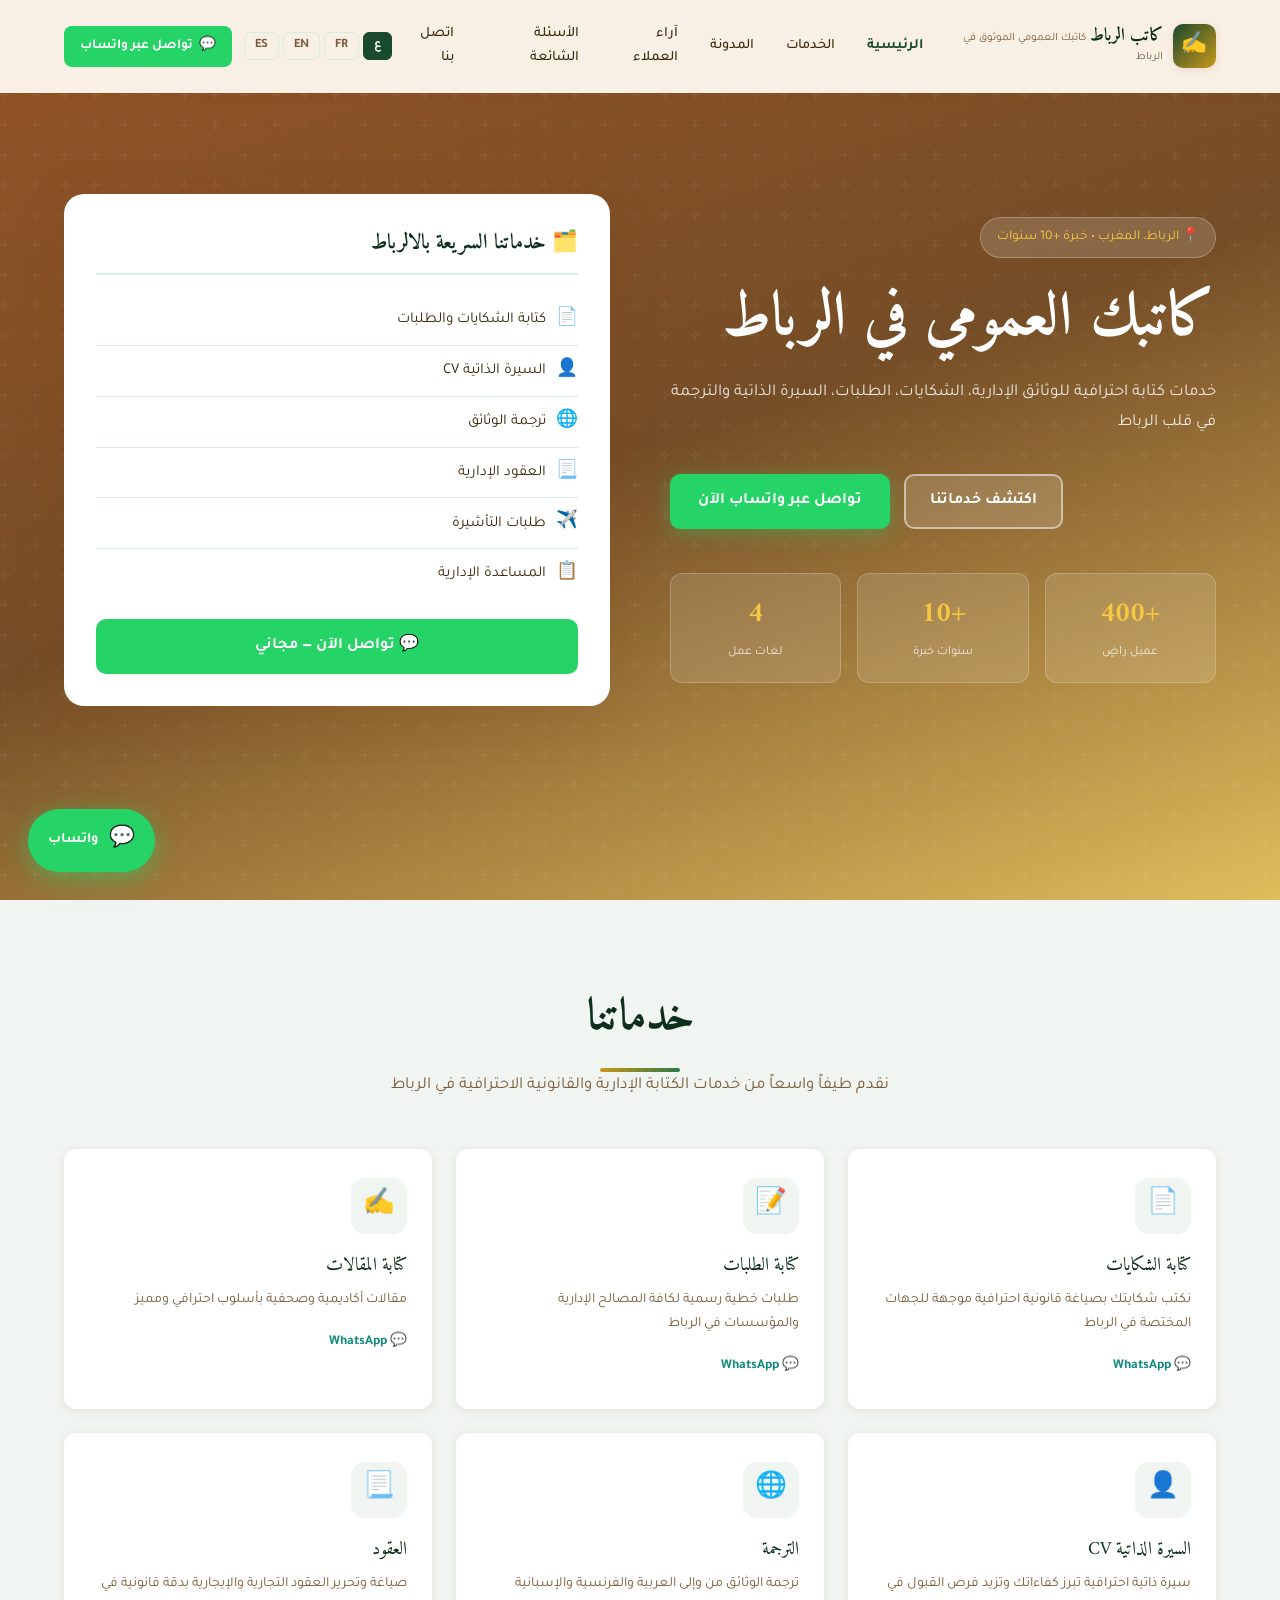
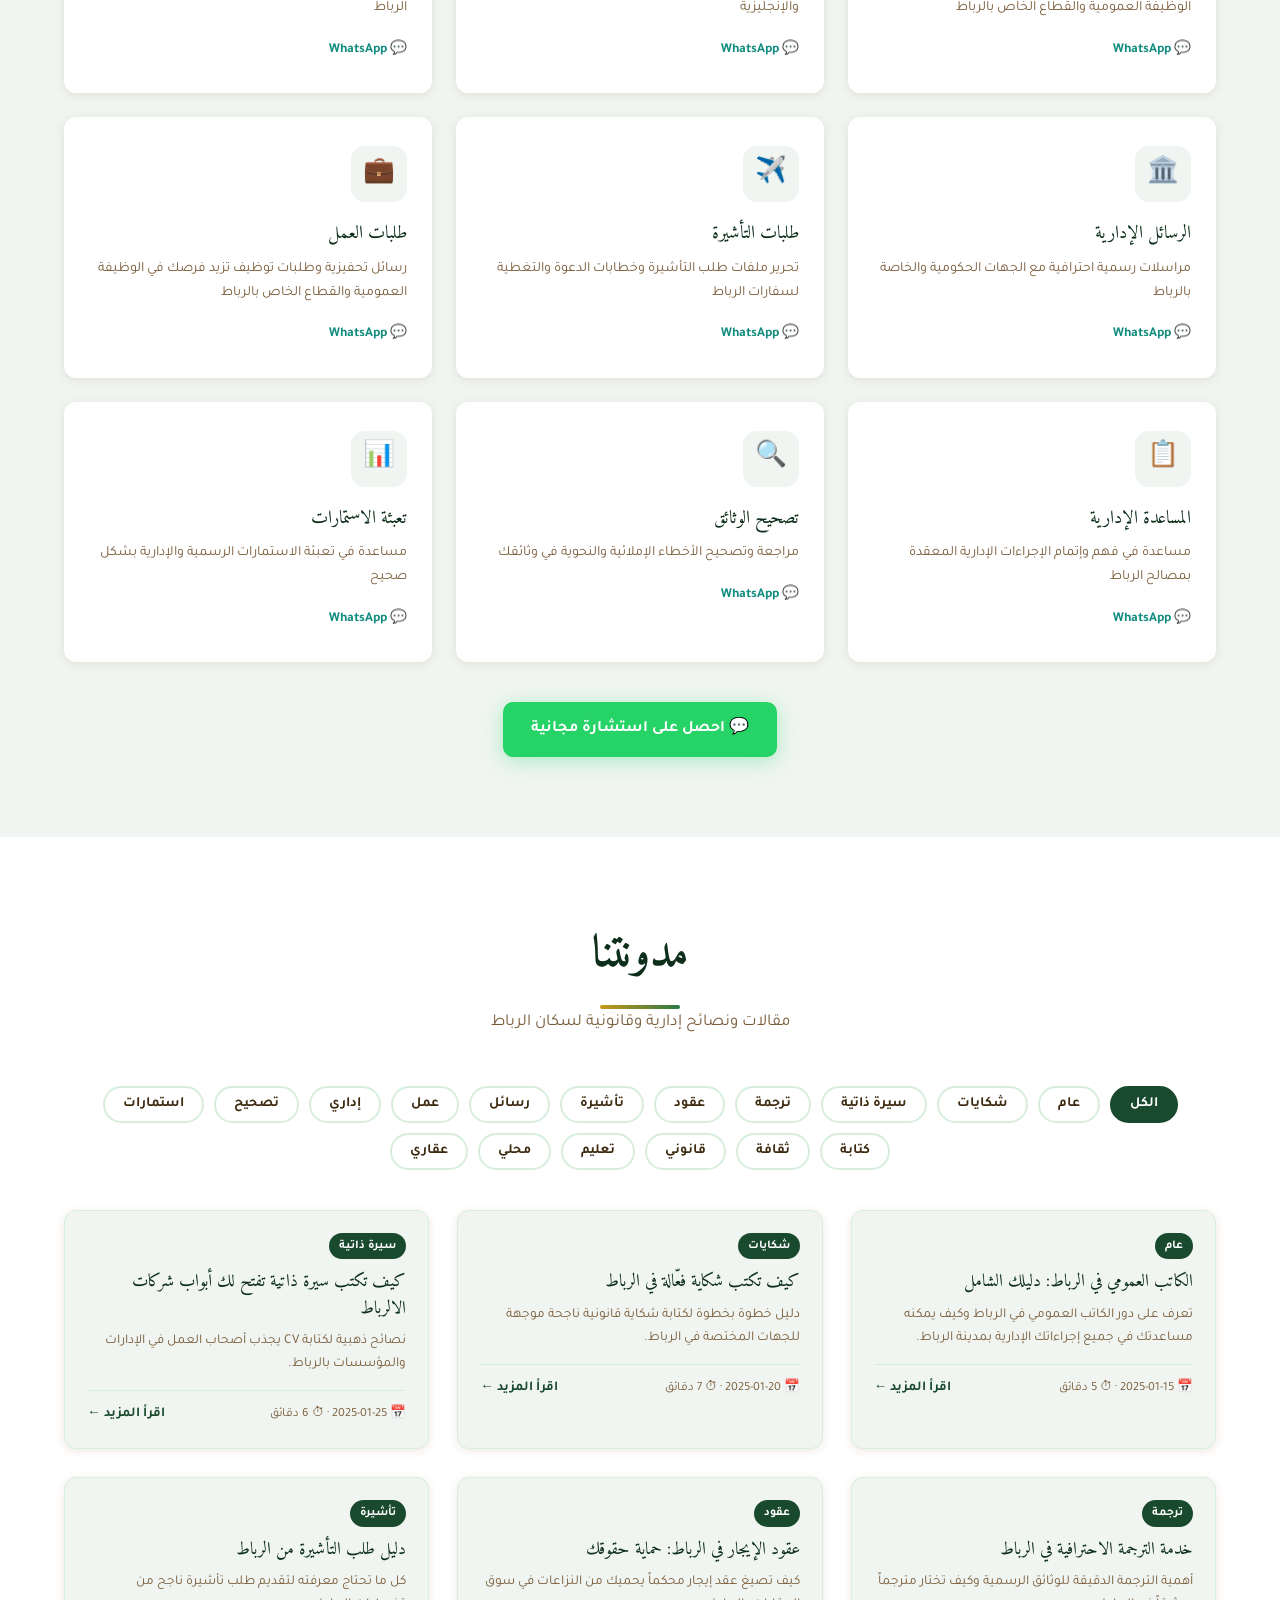
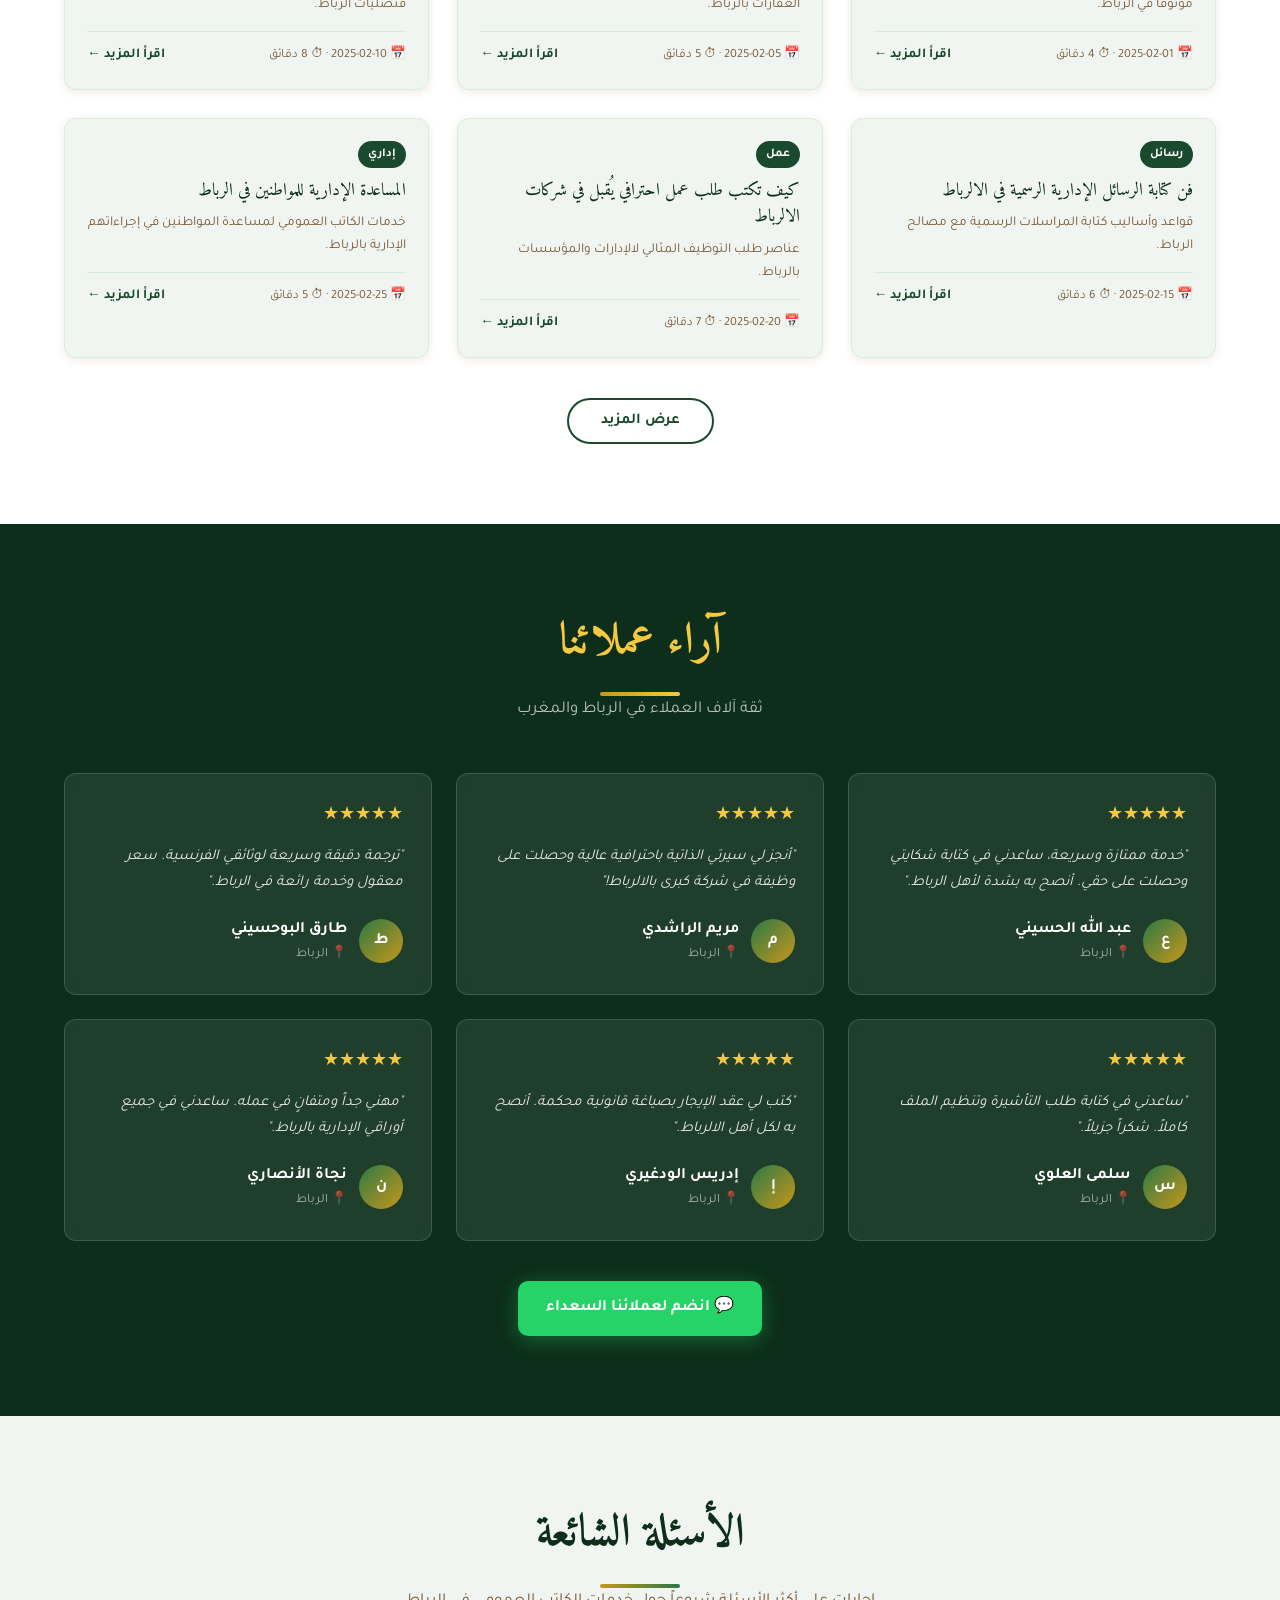
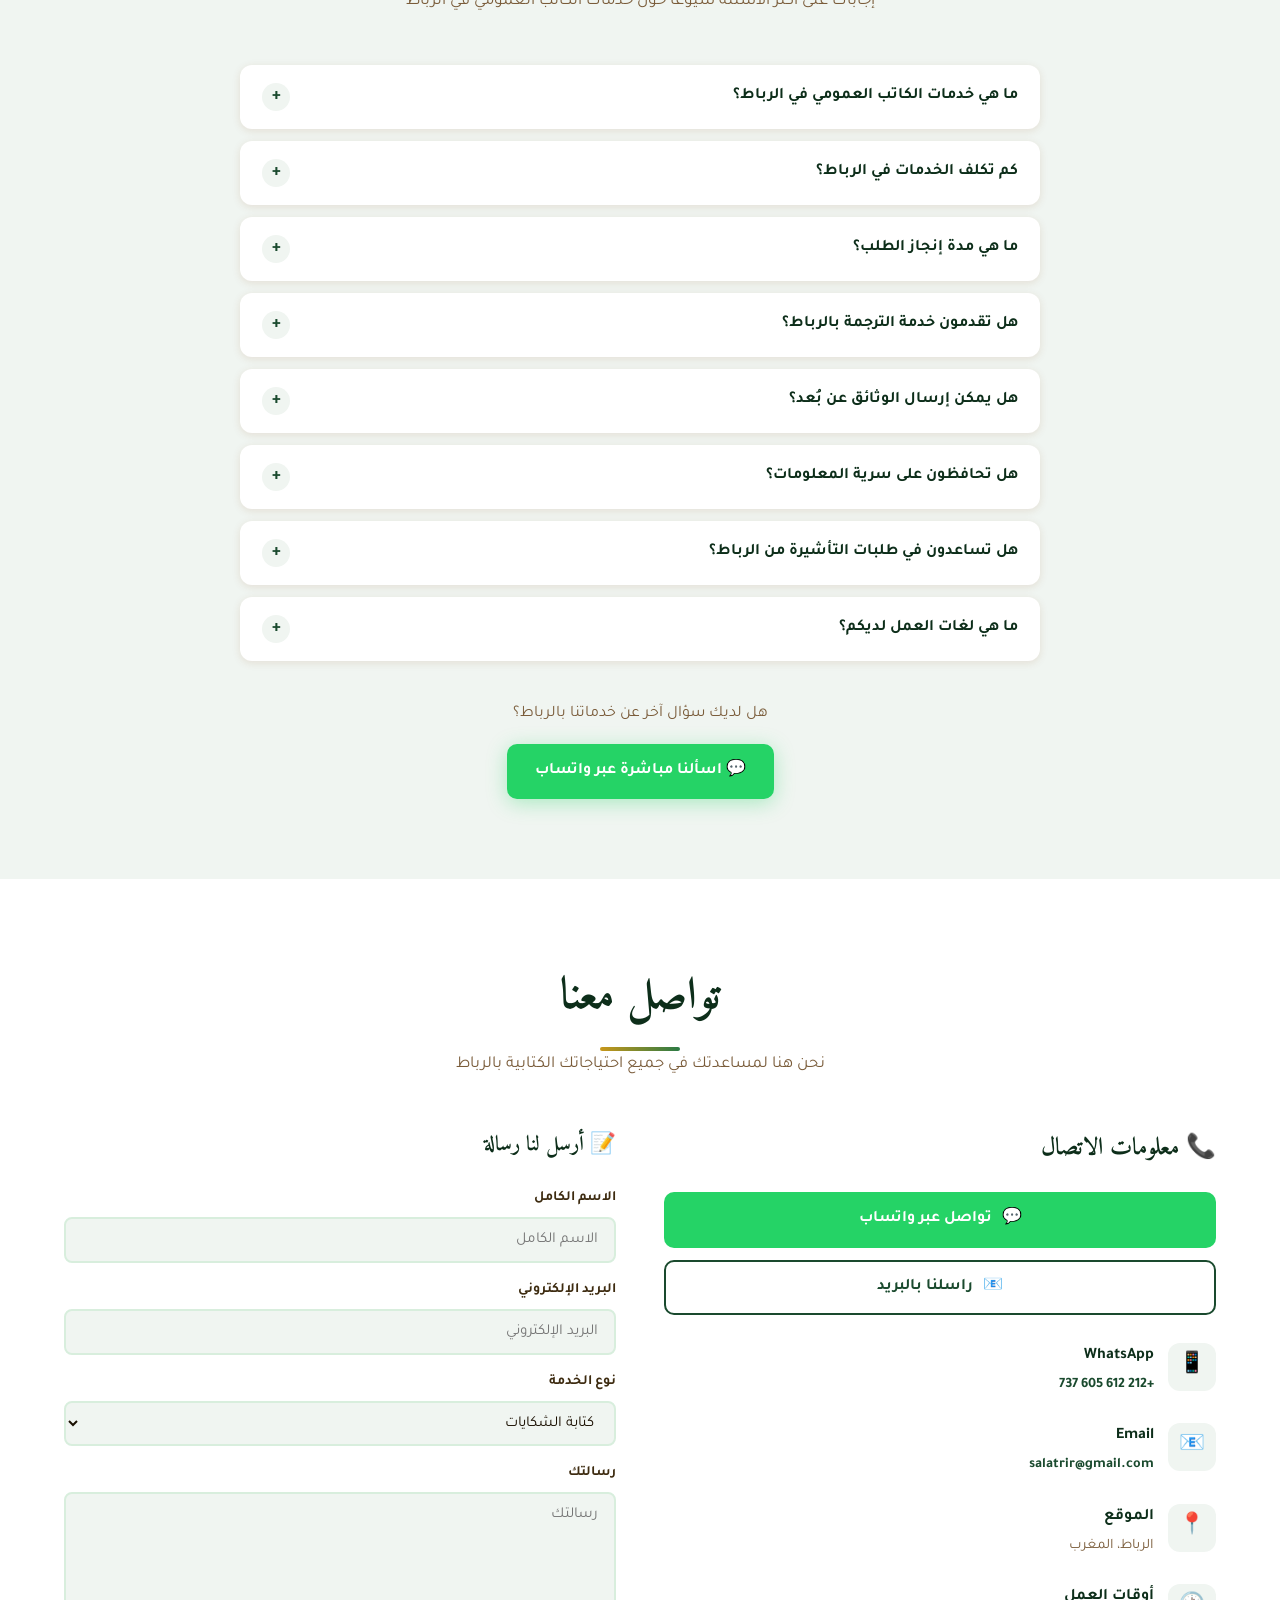
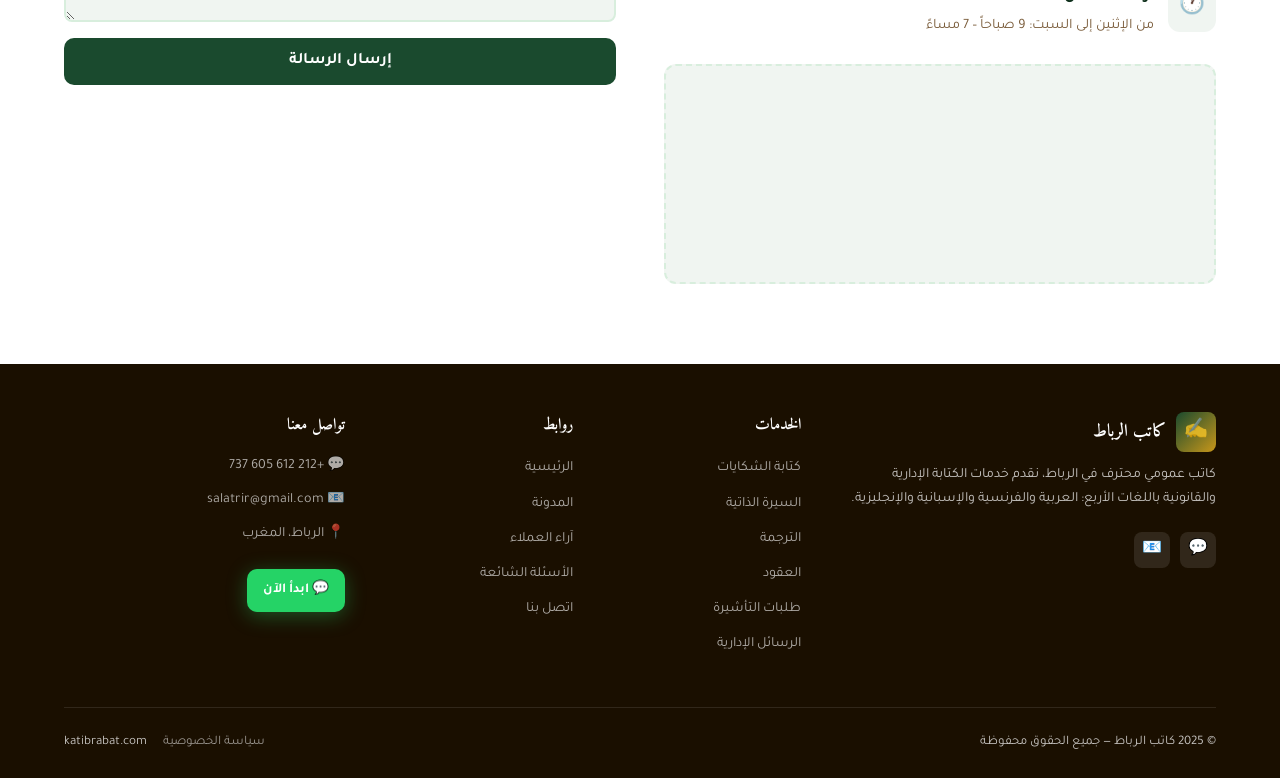
==== index.html @ 57be0428 "Add files via upload" ====
<!DOCTYPE html>
<html lang="ar" dir="rtl">
<head>
  <meta charset="UTF-8">
  <meta name="viewport" content="width=device-width, initial-scale=1.0">
  <title>كاتب عمومي الرباط | خدمات كتابة احترافية | KatibRabat</title>

  <!-- ══ PRIMARY SEO ══ -->
  <meta name="description" content="كاتب عمومي محترف في الرباط. خدمات كتابة الشكايات والطلبات والسيرة الذاتية والترجمة والعقود والرسائل الإدارية. تواصل عبر واتساب +212612605737">
  <meta name="keywords" content="كاتب عمومي الرباط, كاتب عمومي الرباط, كاتب عمومي قربي, خدمات الكتابة العمومية, كتابة الشكايات الرباط, CV احترافي الرباط, écrivain public Rabat, public writer Rabat, escritor público Rabat">
  <meta name="author" content="KatibRabat">
  <meta name="robots" content="index, follow">
  <meta name="googlebot" content="index, follow">
  <link rel="canonical" href="https://katibrabat.com/">

  <!-- ══ OPEN GRAPH ══ -->
  <meta property="og:type" content="website">
  <meta property="og:url" content="https://katibrabat.com/">
  <meta property="og:title" content="كاتب عمومي الرباط | katibrabat.com">
  <meta property="og:description" content="كاتب عمومي محترف في الرباط — شكايات، طلبات، سيرة ذاتية، ترجمة، عقود وخدمات إدارية احترافية">
  <meta property="og:image" content="https://katibrabat.com/og-image.jpg">
  <meta property="og:image:width" content="1200">
  <meta property="og:image:height" content="630">
  <meta property="og:locale" content="ar_MA">
  <meta property="og:locale:alternate" content="fr_MA">
  <meta property="og:locale:alternate" content="en_US">
  <meta property="og:locale:alternate" content="es_ES">
  <meta property="og:site_name" content="KatibRabat">

  <!-- ══ TWITTER CARD ══ -->
  <meta name="twitter:card" content="summary_large_image">
  <meta name="twitter:title" content="كاتب عمومي الرباط | KatibRabat">
  <meta name="twitter:description" content="خدمات كتابة إدارية احترافية في الرباط — تواصل عبر واتساب">
  <meta name="twitter:image" content="https://katibrabat.com/og-image.jpg">

  <!-- ══ PWA ══ -->
  <link rel="manifest" href="manifest.json">
  <meta name="theme-color" content="#1a4a2e">
  <meta name="mobile-web-app-capable" content="yes">
  <meta name="apple-mobile-web-app-capable" content="yes">
  <meta name="apple-mobile-web-app-status-bar-style" content="default">
  <meta name="apple-mobile-web-app-title" content="كاتب الرباط">

  <!-- ══ GEO LOCAL SEO ══ -->
  <meta name="geo.region" content="MA-07">
  <meta name="geo.placename" content="Rabat, Morocco">
  <meta name="geo.position" content="34.0209;-6.8416">
  <meta name="ICBM" content="34.0209, -6.8416">

  <!-- ══ SCHEMA.ORG ══ -->
  <script type="application/ld+json">
  {
    "@context": "https://schema.org",
    "@type": "LocalBusiness",
    "name": "KatibRabat — كاتب عمومي الرباط",
    "image": "https://katibrabat.com/og-image.jpg",
    "url": "https://katibrabat.com",
    "telephone": "+212612605737",
    "email": "salatrir@gmail.com",
    "address": {
      "@type": "PostalAddress",
      "addressLocality": "Rabat",
      "addressRegion": "Rabat-Settat",
      "addressCountry": "MA"
    },
    "geo": {
      "@type": "GeoCoordinates",
      "latitude": 34.0209,
      "longitude": -6.8416
    },
    "openingHoursSpecification": [
      { "@type": "OpeningHoursSpecification", "dayOfWeek": ["Monday","Tuesday","Wednesday","Thursday","Friday","Saturday"], "opens": "09:00", "closes": "19:00" }
    ],
    "description": "كاتب عمومي محترف في الرباط. نقدم خدمات الكتابة الإدارية والقانونية باللغات الأربع.",
    "priceRange": "$$",
    "contactPoint": {
      "@type": "ContactPoint",
      "telephone": "+212612605737",
      "contactType": "customer service",
      "availableLanguage": ["Arabic","French","English","Spanish"]
    },
    "sameAs": ["https://wa.me/212612605737"],
    "aggregateRating": {
      "@type": "AggregateRating",
      "ratingValue": "5.0",
      "reviewCount": "143",
      "bestRating": "5",
      "worstRating": "1"
    },
    "hasOfferCatalog": {
      "@type": "OfferCatalog",
      "name": "خدمات الكتابة العمومية بالرباط",
      "itemListElement": [
        {"@type":"Offer","itemOffered":{"@type":"Service","name":"كتابة الشكايات"}},
        {"@type":"Offer","itemOffered":{"@type":"Service","name":"السيرة الذاتية CV"}},
        {"@type":"Offer","itemOffered":{"@type":"Service","name":"الترجمة"}},
        {"@type":"Offer","itemOffered":{"@type":"Service","name":"العقود"}},
        {"@type":"Offer","itemOffered":{"@type":"Service","name":"طلبات التأشيرة"}},
        {"@type":"Offer","itemOffered":{"@type":"Service","name":"الرسائل الإدارية"}}
      ]
    }
  }
  </script>

  <link rel="stylesheet" href="style.css">
  <link rel="preconnect" href="https://fonts.googleapis.com">
  <link rel="preconnect" href="https://fonts.gstatic.com" crossorigin>
</head>
<body dir="rtl" data-lang="ar">

<!-- ══ NAVBAR ══ -->
<nav id="navbar" role="navigation" aria-label="Main navigation">
  <div class="nav-inner">
    <a href="#hero" class="nav-logo" aria-label="KatibRabat Home">
      <div class="nav-logo-icon">✍️</div>
      <div class="nav-logo-text">
        <span class="name" id="site-name-nav">كاتب الرباط</span>
        <span class="tagline" id="site-tagline-nav">كاتبك العمومي الموثوق</span>
      </div>
    </a>
    <ul class="nav-links" id="nav-links" role="list">
      <li><a href="#hero"         id="nav-home"         class="active">الرئيسية</a></li>
      <li><a href="#services"     id="nav-services">الخدمات</a></li>
      <li><a href="#blog"         id="nav-blog">المدونة</a></li>
      <li><a href="#testimonials" id="nav-testimonials">آراء العملاء</a></li>
      <li><a href="#faq"          id="nav-faq">الأسئلة</a></li>
      <li><a href="#contact"      id="nav-contact">اتصل بنا</a></li>
    </ul>
    <div class="nav-right">
      <div class="lang-switcher" role="group" aria-label="Language switcher">
        <button class="lang-btn active" data-lang="ar" onclick="applyLang('ar')">ع</button>
        <button class="lang-btn"        data-lang="fr" onclick="applyLang('fr')">FR</button>
        <button class="lang-btn"        data-lang="en" onclick="applyLang('en')">EN</button>
        <button class="lang-btn"        data-lang="es" onclick="applyLang('es')">ES</button>
      </div>
      <a id="nav-wa-btn" href="https://wa.me/212612605737?text=مرحبا" target="_blank" rel="noopener" class="nav-wa-btn">
        <span>💬</span><span id="nav-wa-text">واتساب</span>
      </a>
      <button class="hamburger" id="hamburger" aria-label="Toggle menu">
        <span></span><span></span><span></span>
      </button>
    </div>
  </div>
</nav>

<!-- ══ HERO ══ -->
<section id="hero" aria-label="Hero section">
  <div class="hero-bg" aria-hidden="true"></div>
  <div class="hero-pattern" aria-hidden="true"></div>
  <div class="hero-content">
    <div class="hero-text">
      <div class="hero-badge">📍 الرباط، المغرب • خبرة +10 سنوات</div>
      <h1 class="hero-title" id="hero-title">
        كاتبك العمومي في <span>الرباط</span>
      </h1>
      <p class="hero-subtitle" id="hero-subtitle">
        خدمات كتابة احترافية للوثائق الإدارية، الشكايات، الطلبات، السيرة الذاتية والترجمة في قلب الرباط
      </p>
      <div class="hero-ctas">
        <a id="hero-cta1" href="https://wa.me/212612605737?text=مرحبا، أريد الاستفسار عن خدماتكم في الرباط" target="_blank" rel="noopener" class="btn-wa">
          💬 تواصل عبر واتساب الآن
        </a>
        <button id="hero-cta2" class="btn-secondary" onclick="document.getElementById('services').scrollIntoView({behavior:'smooth'})">
          🔍 اكتشف خدماتنا
        </button>
      </div>
      <div class="hero-stats" aria-label="Statistics">
        <div class="stat-card">
          <span class="stat-number">+400</span>
          <span class="stat-label">عميل راضٍ</span>
        </div>
        <div class="stat-card">
          <span class="stat-number">+10</span>
          <span class="stat-label">سنوات خبرة</span>
        </div>
        <div class="stat-card">
          <span class="stat-number">4</span>
          <span class="stat-label">لغات عمل</span>
        </div>
      </div>
    </div>

    <aside class="hero-card" aria-label="Quick services">
      <h3>🗂️ خدماتنا السريعة بالالرباط</h3>
      <ul class="hero-service-list">
        <li><span class="icon">📄</span> كتابة الشكايات والطلبات</li>
        <li><span class="icon">👤</span> السيرة الذاتية CV</li>
        <li><span class="icon">🌐</span> ترجمة الوثائق</li>
        <li><span class="icon">📃</span> العقود الإدارية</li>
        <li><span class="icon">✈️</span> طلبات التأشيرة</li>
        <li><span class="icon">📋</span> المساعدة الإدارية</li>
      </ul>
      <a class="hero-card-wa" href="https://wa.me/212612605737?text=مرحبا، أريد الاستفسار عن خدماتكم في الرباط" target="_blank" rel="noopener">
        💬 تواصل الآن — مجاني
      </a>
    </aside>
  </div>
</section>

<!-- ══ SERVICES ══ -->
<section id="services" aria-labelledby="services-heading">
  <div class="container">
    <h2 class="section-title" id="services-title">خدماتنا</h2>
    <div class="section-divider" aria-hidden="true"></div>
    <p class="section-subtitle" id="services-subtitle">
      نقدم طيفاً واسعاً من خدمات الكتابة الإدارية والقانونية الاحترافية في الرباط
    </p>
    <div class="services-grid" id="services-grid" role="list"></div>
    <div style="text-align:center;margin-top:40px">
      <a href="https://wa.me/212612605737?text=مرحبا، أريد استشارة مجانية عن خدماتكم بالرباط" target="_blank" rel="noopener" class="btn-wa" style="display:inline-flex">
        💬 احصل على استشارة مجانية
      </a>
    </div>
  </div>
</section>

<!-- ══ BLOG ══ -->
<section id="blog" aria-labelledby="blog-heading">
  <div class="container">
    <h2 class="section-title" id="blog-section-title">مدونتنا</h2>
    <div class="section-divider" aria-hidden="true"></div>
    <p class="section-subtitle" id="blog-section-subtitle">
      مقالات ونصائح إدارية وقانونية لسكان الرباط
    </p>
    <div class="blog-filters" id="blog-filters" role="group"></div>
    <div class="blog-grid" id="blog-grid" role="list"></div>
    <button class="blog-show-more" id="blog-more-btn" style="display:none">عرض المزيد</button>
  </div>
</section>

<!-- ══ TESTIMONIALS ══ -->
<section id="testimonials" aria-labelledby="testimonials-heading">
  <div class="container">
    <h2 class="section-title" id="testimonials-title">آراء عملائنا</h2>
    <div class="section-divider" aria-hidden="true"></div>
    <p class="section-subtitle" id="testimonials-subtitle">ثقة آلاف العملاء في الرباط والمغرب</p>
    <div class="testimonials-grid" id="testimonials-grid" role="list"></div>
    <div style="text-align:center;margin-top:40px">
      <a href="https://wa.me/212612605737?text=مرحبا، أريد خدمة مثل عملائكم في الرباط" target="_blank" rel="noopener" class="btn-wa" style="display:inline-flex">
        💬 انضم لعملائنا السعداء
      </a>
    </div>
  </div>
</section>

<!-- ══ FAQ ══ -->
<section id="faq" aria-labelledby="faq-heading">
  <div class="container">
    <h2 class="section-title" id="faq-title">الأسئلة الشائعة</h2>
    <div class="section-divider" aria-hidden="true"></div>
    <p class="section-subtitle" id="faq-subtitle">إجابات على أكثر الأسئلة شيوعاً</p>
    <div class="faq-grid" id="faq-grid" role="list"></div>
    <div class="faq-wa-wrap">
      <p>هل لديك سؤال آخر عن خدماتنا بالرباط؟</p>
      <a href="https://wa.me/212612605737?text=لدي سؤال حول خدماتكم في الرباط" target="_blank" rel="noopener" class="btn-wa" style="display:inline-flex">
        💬 اسألنا مباشرة عبر واتساب
      </a>
    </div>
  </div>
</section>

<!-- ══ CONTACT ══ -->
<section id="contact" aria-labelledby="contact-heading">
  <div class="container">
    <h2 class="section-title" id="contact-title">تواصل معنا</h2>
    <div class="section-divider" aria-hidden="true"></div>
    <p class="section-subtitle" id="contact-subtitle">نحن هنا لمساعدتك في الرباط</p>
    <div class="contact-grid">
      <div class="contact-info">
        <h3>📞 معلومات الاتصال</h3>
        <div class="contact-btns">
          <a id="contact-wa-btn-link" href="https://wa.me/212612605737?text=مرحبا" target="_blank" rel="noopener" class="btn-contact-wa">
            💬 <span id="contact-wa-btn">تواصل عبر واتساب</span>
          </a>
          <a href="mailto:salatrir@gmail.com" class="btn-contact-email">
            📧 <span id="contact-email-btn">راسلنا بالبريد</span>
          </a>
        </div>
        <div class="contact-item">
          <div class="contact-item-icon">📱</div>
          <div class="contact-item-text">
            <strong>WhatsApp</strong>
            <span><a href="https://wa.me/212612605737" target="_blank" rel="noopener">+212 612 605 737</a></span>
          </div>
        </div>
        <div class="contact-item">
          <div class="contact-item-icon">📧</div>
          <div class="contact-item-text">
            <strong>Email</strong>
            <span><a href="mailto:salatrir@gmail.com">salatrir@gmail.com</a></span>
          </div>
        </div>
        <div class="contact-item">
          <div class="contact-item-icon">📍</div>
          <div class="contact-item-text">
            <strong>الموقع</strong>
            <span id="contact-address">الرباط، المغرب</span>
          </div>
        </div>
        <div class="contact-item">
          <div class="contact-item-icon">🕐</div>
          <div class="contact-item-text">
            <strong>أوقات العمل</strong>
            <span id="contact-hours">من الإثنين إلى السبت: 9 صباحاً – 7 مساءً</span>
          </div>
        </div>
        <div class="map-placeholder" aria-label="Rabat Map">
          <iframe
            src="https://www.google.com/maps/embed?pb=!1m18!1m12!1m3!1d106542.35!2d-7.6573!3d34.0209!2m3!1f0!2f0!3f0!3m2!1i1024!2i768!4f13.1!3m3!1m2!1s0xda7cd4778aa113b%3A0xb06c1d84f310fd3!2sRabat!5e0!3m2!1sen!2sma!4v1"
            width="100%" height="220" style="border:0;" allowfullscreen="" loading="lazy"
            referrerpolicy="no-referrer-when-downgrade" title="Rabat Map"></iframe>
        </div>
      </div>

      <div>
        <h3 style="font-family:'Amiri',serif;font-size:1.3rem;color:var(--primary-dark);margin-bottom:24px">
          📝 أرسل لنا رسالة
        </h3>
        <form id="contact-form" class="contact-form" novalidate>
          <div class="form-group">
            <label class="form-label" id="form-name-label" for="form-name-input">الاسم الكامل</label>
            <input type="text" id="form-name-input" class="form-input" placeholder="الاسم الكامل" required>
          </div>
          <div class="form-group">
            <label class="form-label" id="form-email-label" for="form-email-input">البريد الإلكتروني</label>
            <input type="email" id="form-email-input" class="form-input" placeholder="example@email.com">
          </div>
          <div class="form-group">
            <label class="form-label" id="form-service-label" for="form-service-select">نوع الخدمة</label>
            <select id="form-service-select" class="form-select">
              <option value="شكاية">كتابة الشكايات</option>
              <option value="طلب">كتابة الطلبات</option>
              <option value="CV">السيرة الذاتية</option>
              <option value="ترجمة">الترجمة</option>
              <option value="عقد">العقود</option>
              <option value="تأشيرة">طلب التأشيرة</option>
              <option value="إداري">المساعدة الإدارية</option>
              <option value="أخرى">أخرى</option>
            </select>
          </div>
          <div class="form-group">
            <label class="form-label" id="form-msg-label" for="form-msg-input">رسالتك</label>
            <textarea id="form-msg-input" class="form-textarea" placeholder="اشرح طلبك هنا..." required></textarea>
          </div>
          <button type="submit" id="form-submit-btn" class="form-submit">
            💬 إرسال عبر واتساب
          </button>
        </form>
      </div>
    </div>
  </div>
</section>

<!-- ══ FOOTER ══ -->
<footer role="contentinfo">
  <div class="container">
    <div class="footer-grid">
      <div class="footer-brand">
        <div style="display:flex;align-items:center;gap:10px;margin-bottom:8px">
          <div style="width:40px;height:40px;background:linear-gradient(135deg,var(--primary),var(--gold));border-radius:8px;display:flex;align-items:center;justify-content:center;font-size:1.2rem">✍️</div>
          <span style="font-family:'Amiri',serif;color:white;font-size:1.1rem;font-weight:700">كاتب الرباط</span>
        </div>
        <p>كاتب عمومي محترف في الرباط، نقدم خدمات الكتابة الإدارية والقانونية باللغات الأربع: العربية والفرنسية والإسبانية والإنجليزية.</p>
        <div class="footer-social">
          <a href="https://wa.me/212612605737" target="_blank" rel="noopener" aria-label="WhatsApp">💬</a>
          <a href="mailto:salatrir@gmail.com" aria-label="Email">📧</a>
        </div>
      </div>
      <div class="footer-col">
        <h4>الخدمات</h4>
        <ul class="footer-links">
          <li><a href="#services">كتابة الشكايات</a></li>
          <li><a href="#services">السيرة الذاتية</a></li>
          <li><a href="#services">الترجمة</a></li>
          <li><a href="#services">العقود</a></li>
          <li><a href="#services">طلبات التأشيرة</a></li>
          <li><a href="#services">الرسائل الإدارية</a></li>
        </ul>
      </div>
      <div class="footer-col">
        <h4>روابط</h4>
        <ul class="footer-links">
          <li><a href="#hero">الرئيسية</a></li>
          <li><a href="#blog">المدونة</a></li>
          <li><a href="#testimonials">آراء العملاء</a></li>
          <li><a href="#faq">الأسئلة الشائعة</a></li>
          <li><a href="#contact">اتصل بنا</a></li>
        </ul>
      </div>
      <div class="footer-col">
        <h4>تواصل معنا</h4>
        <a href="https://wa.me/212612605737" target="_blank" rel="noopener" class="footer-contact-item">💬 +212 612 605 737</a>
        <a href="mailto:salatrir@gmail.com" class="footer-contact-item">📧 salatrir@gmail.com</a>
        <a href="#contact" class="footer-contact-item">📍 الرباط، المغرب</a>
        <a href="https://wa.me/212612605737?text=مرحبا" target="_blank" rel="noopener" class="btn-wa" style="display:inline-flex;margin-top:12px;font-size:0.85rem;padding:10px 16px">
          💬 ابدأ الآن
        </a>
      </div>
    </div>
    <div class="footer-bottom">
      <span id="footer-rights">© 2025 كاتب الرباط — جميع الحقوق محفوظة</span>
      <div style="display:flex;gap:16px">
        <a href="#" id="footer-privacy">سياسة الخصوصية</a>
        <span>katibrabat.com</span>
      </div>
    </div>
  </div>
</footer>

<!-- ══ FLOATING WHATSAPP ══ -->
<div id="float-wa" role="complementary" aria-label="WhatsApp contact">
  <a id="float-wa-link" href="https://wa.me/212612605737?text=مرحبا" target="_blank" rel="noopener">
    <span class="wa-icon">💬</span>
    <span id="float-wa-text">واتساب</span>
  </a>
</div>

<button id="back-top" aria-label="Back to top">↑</button>

<script src="translations.js"></script>
<script src="app.js"></script>
</body>
</html>
---- style.css ----
/* ===================================================
   KatibMarrakech.com — Professional Stylesheet
   Arabic-first, RTL/LTR, Responsive
   =================================================== */

@import url('https://fonts.googleapis.com/css2?family=Amiri:ital,wght@0,400;0,700;1,400&family=Tajawal:wght@300;400;500;700;800&family=Playfair+Display:wght@400;700&family=Lato:wght@300;400;700&display=swap');

:root {
  --primary:      #1a4a2e;
  --primary-dark: #0d2e1a;
  --primary-light:#2a7a45;
  --gold:         #c8971a;
  --gold-light:   #f5c842;
  --cream:        #f0f5f1;
  --cream-dark:   #d8eedd;
  --text-dark:    #1A0F00;
  --text-mid:     #3D2B10;
  --text-light:   #7A5C3A;
  --white:        #FFFFFF;
  --shadow-sm:    0 2px 8px rgba(139,69,19,0.12);
  --shadow-md:    0 6px 24px rgba(139,69,19,0.16);
  --shadow-lg:    0 12px 48px rgba(139,69,19,0.20);
  --radius:       12px;
  --radius-lg:    20px;
  --wa-green:     #25D366;
  --wa-dark:      #128C7E;
  --transition:   all 0.3s cubic-bezier(0.4,0,0.2,1);
}

*, *::before, *::after { box-sizing: border-box; margin: 0; padding: 0; }

html { scroll-behavior: smooth; font-size: 16px; }

body {
  font-family: 'Tajawal', 'Lato', sans-serif;
  background: var(--cream);
  color: var(--text-dark);
  line-height: 1.7;
  overflow-x: hidden;
}

body[dir="rtl"] { font-family: 'Tajawal', sans-serif; }
body[dir="ltr"] { font-family: 'Lato', 'Tajawal', sans-serif; }

/* ── SCROLLBAR ── */
::-webkit-scrollbar { width: 6px; }
::-webkit-scrollbar-track { background: var(--cream); }
::-webkit-scrollbar-thumb { background: var(--primary-light); border-radius: 3px; }

/* ── UTILITIES ── */
.container { max-width: 1200px; margin: 0 auto; padding: 0 24px; }
.section-title {
  font-family: 'Amiri', serif;
  font-size: clamp(1.8rem, 4vw, 2.8rem);
  color: var(--primary-dark);
  text-align: center;
  margin-bottom: 12px;
}
.section-subtitle {
  text-align: center;
  color: var(--text-light);
  font-size: 1.05rem;
  margin-bottom: 48px;
  max-width: 640px;
  margin-left: auto;
  margin-right: auto;
}
.section-divider {
  width: 80px; height: 4px;
  background: linear-gradient(90deg, var(--gold), var(--primary-light));
  border-radius: 2px;
  margin: 12px auto 0;
}
.hidden { display: none !important; }
.sr-only { position: absolute; width: 1px; height: 1px; overflow: hidden; clip: rect(0,0,0,0); }

/* ── NAVBAR ── */
#navbar {
  position: fixed; top: 0; left: 0; right: 0;
  background: rgba(253,246,236,0.97);
  backdrop-filter: blur(12px);
  box-shadow: var(--shadow-sm);
  z-index: 1000;
  transition: var(--transition);
}
#navbar.scrolled { box-shadow: var(--shadow-md); }

.nav-inner {
  display: flex;
  align-items: center;
  justify-content: space-between;
  padding: 14px 24px;
  max-width: 1200px;
  margin: 0 auto;
}

.nav-logo {
  display: flex; align-items: center; gap: 10px;
  text-decoration: none;
}
.nav-logo-icon {
  width: 44px; height: 44px;
  background: linear-gradient(135deg, var(--primary), var(--gold));
  border-radius: 10px;
  display: flex; align-items: center; justify-content: center;
  font-size: 1.3rem; color: white;
  box-shadow: var(--shadow-sm);
}
.nav-logo-text { line-height: 1.2; }
.nav-logo-text .name {
  font-family: 'Amiri', serif;
  font-size: 1.1rem; font-weight: 700;
  color: var(--primary-dark);
}
.nav-logo-text .tagline {
  font-size: 0.7rem; color: var(--text-light);
}

.nav-links {
  display: flex; align-items: center; gap: 4px;
  list-style: none;
}
.nav-links a {
  display: block;
  padding: 8px 14px;
  text-decoration: none;
  color: var(--text-mid);
  font-weight: 500;
  font-size: 0.9rem;
  border-radius: 8px;
  transition: var(--transition);
}
.nav-links a:hover { background: var(--cream-dark); color: var(--primary); }
.nav-links a.active { color: var(--primary); font-weight: 700; }

.nav-right {
  display: flex; align-items: center; gap: 12px;
}

/* Language Switcher */
.lang-switcher {
  display: flex; gap: 4px;
}
.lang-btn {
  border: 1px solid var(--cream-dark);
  background: transparent;
  color: var(--text-light);
  padding: 5px 10px;
  border-radius: 6px;
  font-size: 0.8rem;
  cursor: pointer;
  font-weight: 600;
  transition: var(--transition);
  font-family: inherit;
}
.lang-btn:hover { background: var(--cream-dark); color: var(--primary); }
.lang-btn.active {
  background: var(--primary);
  color: white;
  border-color: var(--primary);
}

.nav-wa-btn {
  display: flex; align-items: center; gap: 6px;
  background: var(--wa-green);
  color: white;
  padding: 9px 16px;
  border-radius: 8px;
  text-decoration: none;
  font-weight: 700;
  font-size: 0.85rem;
  transition: var(--transition);
  white-space: nowrap;
}
.nav-wa-btn:hover { background: var(--wa-dark); transform: translateY(-1px); }

.hamburger {
  display: none;
  flex-direction: column; gap: 5px;
  cursor: pointer; padding: 4px;
  background: none; border: none;
}
.hamburger span {
  display: block; width: 24px; height: 2px;
  background: var(--primary-dark);
  border-radius: 2px;
  transition: var(--transition);
}

/* ── HERO ── */
#hero {
  min-height: 100vh;
  display: flex; align-items: center;
  position: relative;
  overflow: hidden;
  padding-top: 80px;
}

.hero-bg {
  position: absolute; inset: 0;
  background:
    linear-gradient(160deg, rgba(139,69,19,0.92) 0%, rgba(92,46,0,0.85) 50%, rgba(212,160,23,0.7) 100%),
    url('https://images.unsplash.com/photo-1577495508048-b635879837f1?w=1600&q=80') center/cover no-repeat;
  z-index: 0;
}
.hero-pattern {
  position: absolute; inset: 0;
  background-image: url("data:image/svg+xml,%3Csvg width='60' height='60' viewBox='0 0 60 60' xmlns='http://www.w3.org/2000/svg'%3E%3Cg fill='none' fill-rule='evenodd'%3E%3Cg fill='%23ffffff' fill-opacity='0.04'%3E%3Cpath d='M36 34v-4h-2v4h-4v2h4v4h2v-4h4v-2h-4zm0-30V0h-2v4h-4v2h4v4h2V6h4V4h-4zM6 34v-4H4v4H0v2h4v4h2v-4h4v-2H6zM6 4V0H4v4H0v2h4v4h2V6h4V4H6z'/%3E%3C/g%3E%3C/g%3E%3C/svg%3E");
  z-index: 1;
}

.hero-content {
  position: relative; z-index: 2;
  max-width: 1200px; margin: 0 auto; padding: 60px 24px;
  display: grid;
  grid-template-columns: 1fr 1fr;
  gap: 60px;
  align-items: center;
  width: 100%;
}

.hero-text { color: white; }
.hero-badge {
  display: inline-flex; align-items: center; gap: 8px;
  background: rgba(255,255,255,0.15);
  backdrop-filter: blur(8px);
  border: 1px solid rgba(255,255,255,0.25);
  padding: 8px 16px;
  border-radius: 30px;
  font-size: 0.85rem;
  margin-bottom: 24px;
  color: var(--gold-light);
}
.hero-title {
  font-family: 'Amiri', serif;
  font-size: clamp(2.2rem, 5vw, 3.8rem);
  line-height: 1.25;
  margin-bottom: 20px;
  color: white;
}
.hero-title span { color: var(--gold-light); }
.hero-subtitle {
  font-size: 1.05rem;
  color: rgba(255,255,255,0.85);
  margin-bottom: 36px;
  line-height: 1.8;
}
.hero-ctas {
  display: flex; flex-wrap: wrap; gap: 14px;
}
.btn-wa {
  display: inline-flex; align-items: center; gap: 10px;
  background: var(--wa-green);
  color: white; padding: 14px 28px;
  border-radius: 10px;
  text-decoration: none; font-weight: 700;
  font-size: 1rem;
  box-shadow: 0 4px 20px rgba(37,211,102,0.35);
  transition: var(--transition);
}
.btn-wa:hover { background: var(--wa-dark); transform: translateY(-2px); box-shadow: 0 8px 28px rgba(37,211,102,0.45); }
.btn-secondary {
  display: inline-flex; align-items: center; gap: 8px;
  background: rgba(255,255,255,0.15);
  backdrop-filter: blur(8px);
  border: 2px solid rgba(255,255,255,0.5);
  color: white; padding: 12px 24px;
  border-radius: 10px;
  text-decoration: none; font-weight: 600;
  font-size: 1rem;
  transition: var(--transition);
  cursor: pointer;
  font-family: inherit;
}
.btn-secondary:hover { background: rgba(255,255,255,0.25); }

.hero-stats {
  display: grid; grid-template-columns: repeat(3,1fr);
  gap: 16px; margin-top: 44px;
}
.stat-card {
  background: rgba(255,255,255,0.12);
  backdrop-filter: blur(8px);
  border: 1px solid rgba(255,255,255,0.2);
  padding: 16px 12px;
  border-radius: 12px;
  text-align: center;
}
.stat-number {
  font-family: 'Amiri', serif;
  font-size: 1.8rem; font-weight: 700;
  color: var(--gold-light);
  display: block;
}
.stat-label { font-size: 0.78rem; color: rgba(255,255,255,0.8); margin-top: 2px; }

.hero-card {
  background: white;
  border-radius: var(--radius-lg);
  padding: 32px;
  box-shadow: var(--shadow-lg);
}
.hero-card h3 {
  font-family: 'Amiri', serif;
  font-size: 1.3rem;
  color: var(--primary-dark);
  margin-bottom: 20px;
  padding-bottom: 12px;
  border-bottom: 2px solid var(--cream-dark);
}
.hero-service-list { list-style: none; }
.hero-service-list li {
  display: flex; align-items: center; gap: 10px;
  padding: 10px 0;
  border-bottom: 1px solid var(--cream-dark);
  font-size: 0.95rem;
  color: var(--text-mid);
}
.hero-service-list li:last-child { border-bottom: none; }
.hero-service-list li .icon { font-size: 1.1rem; flex-shrink: 0; }
.hero-card-wa {
  display: flex; align-items: center; justify-content: center; gap: 8px;
  width: 100%;
  background: var(--wa-green);
  color: white; padding: 14px;
  border-radius: 10px;
  text-decoration: none; font-weight: 700;
  font-size: 1rem;
  margin-top: 20px;
  transition: var(--transition);
}
.hero-card-wa:hover { background: var(--wa-dark); }

/* ── SECTIONS SHARED ── */
section { padding: 80px 0; }
section:nth-child(even) { background: white; }

/* ── SERVICES ── */
#services { background: var(--cream); }
.services-grid {
  display: grid;
  grid-template-columns: repeat(auto-fill, minmax(280px, 1fr));
  gap: 24px;
}
.service-card {
  background: white;
  border-radius: var(--radius);
  padding: 28px 24px;
  box-shadow: var(--shadow-sm);
  border: 1px solid transparent;
  transition: var(--transition);
  position: relative;
  overflow: hidden;
}
.service-card::before {
  content: '';
  position: absolute; top: 0; left: 0; right: 0; height: 4px;
  background: linear-gradient(90deg, var(--primary), var(--gold));
  transform: scaleX(0);
  transition: var(--transition);
}
.service-card:hover { transform: translateY(-6px); box-shadow: var(--shadow-md); border-color: var(--cream-dark); }
.service-card:hover::before { transform: scaleX(1); }
.service-icon {
  width: 56px; height: 56px;
  background: var(--cream);
  border-radius: 14px;
  display: flex; align-items: center; justify-content: center;
  font-size: 1.6rem;
  margin-bottom: 16px;
}
.service-title {
  font-family: 'Amiri', serif;
  font-size: 1.15rem;
  color: var(--primary-dark);
  margin-bottom: 8px;
}
.service-desc {
  font-size: 0.88rem;
  color: var(--text-light);
  line-height: 1.7;
  margin-bottom: 16px;
}
.service-wa {
  display: inline-flex; align-items: center; gap: 6px;
  color: var(--wa-dark);
  font-size: 0.85rem; font-weight: 700;
  text-decoration: none;
  transition: var(--transition);
}
.service-wa:hover { color: var(--wa-green); }

/* ── BLOG ── */
#blog { background: white; }
.blog-filters {
  display: flex; flex-wrap: wrap; gap: 10px;
  justify-content: center; margin-bottom: 40px;
}
.filter-btn {
  padding: 8px 18px;
  border: 2px solid var(--cream-dark);
  background: transparent;
  color: var(--text-mid);
  border-radius: 30px;
  font-size: 0.88rem; font-weight: 600;
  cursor: pointer;
  transition: var(--transition);
  font-family: inherit;
}
.filter-btn:hover,
.filter-btn.active {
  background: var(--primary);
  border-color: var(--primary);
  color: white;
}

.blog-grid {
  display: grid;
  grid-template-columns: repeat(auto-fill, minmax(320px, 1fr));
  gap: 28px;
}
.blog-card {
  background: var(--cream);
  border-radius: var(--radius);
  overflow: hidden;
  box-shadow: var(--shadow-sm);
  transition: var(--transition);
  border: 1px solid var(--cream-dark);
}
.blog-card:hover { transform: translateY(-4px); box-shadow: var(--shadow-md); }
.blog-card-body { padding: 22px; }
.blog-tag {
  display: inline-block;
  background: var(--primary);
  color: white;
  padding: 3px 10px;
  border-radius: 20px;
  font-size: 0.75rem; font-weight: 700;
  margin-bottom: 10px;
}
.blog-title {
  font-family: 'Amiri', serif;
  font-size: 1.1rem;
  color: var(--primary-dark);
  margin-bottom: 8px;
  line-height: 1.5;
}
.blog-excerpt {
  font-size: 0.85rem;
  color: var(--text-light);
  margin-bottom: 14px;
  line-height: 1.7;
  display: -webkit-box;
  -webkit-line-clamp: 3;
  -webkit-box-orient: vertical;
  overflow: hidden;
}
.blog-meta {
  display: flex; align-items: center; justify-content: space-between;
  font-size: 0.78rem; color: var(--text-light);
  border-top: 1px solid var(--cream-dark);
  padding-top: 12px;
}
.blog-read-more {
  color: var(--primary); font-weight: 700; text-decoration: none;
  font-size: 0.85rem;
  transition: var(--transition);
}
.blog-read-more:hover { color: var(--gold); }

.blog-show-more {
  display: block; width: fit-content; margin: 40px auto 0;
  background: transparent;
  border: 2px solid var(--primary);
  color: var(--primary);
  padding: 12px 32px;
  border-radius: 30px;
  font-size: 0.95rem; font-weight: 700;
  cursor: pointer;
  transition: var(--transition);
  font-family: inherit;
}
.blog-show-more:hover { background: var(--primary); color: white; }

/* ── TESTIMONIALS ── */
#testimonials { background: var(--primary-dark); color: white; }
#testimonials .section-title { color: var(--gold-light); }
#testimonials .section-subtitle { color: rgba(255,255,255,0.7); }
#testimonials .section-divider { background: linear-gradient(90deg, var(--gold), var(--gold-light)); }

.testimonials-grid {
  display: grid;
  grid-template-columns: repeat(auto-fill, minmax(300px, 1fr));
  gap: 24px;
}
.testimonial-card {
  background: rgba(255,255,255,0.08);
  border: 1px solid rgba(255,255,255,0.15);
  backdrop-filter: blur(8px);
  border-radius: var(--radius);
  padding: 28px;
  transition: var(--transition);
}
.testimonial-card:hover { background: rgba(255,255,255,0.12); transform: translateY(-4px); }
.stars { color: var(--gold-light); font-size: 1.1rem; margin-bottom: 12px; }
.testimonial-text {
  font-size: 0.95rem;
  color: rgba(255,255,255,0.88);
  line-height: 1.75;
  margin-bottom: 20px;
  font-style: italic;
}
.testimonial-author {
  display: flex; align-items: center; gap: 12px;
}
.author-avatar {
  width: 44px; height: 44px;
  background: linear-gradient(135deg, var(--primary-light), var(--gold));
  border-radius: 50%;
  display: flex; align-items: center; justify-content: center;
  font-weight: 700; font-size: 1rem; color: white;
  flex-shrink: 0;
}
.author-name { font-weight: 700; color: white; }
.author-city { font-size: 0.8rem; color: rgba(255,255,255,0.6); }

/* ── FAQ ── */
#faq { background: var(--cream); }
.faq-grid { max-width: 800px; margin: 0 auto; }
.faq-item {
  background: white;
  border-radius: var(--radius);
  margin-bottom: 12px;
  box-shadow: var(--shadow-sm);
  overflow: hidden;
}
.faq-question {
  width: 100%;
  display: flex; align-items: center; justify-content: space-between; gap: 16px;
  padding: 18px 22px;
  background: none; border: none;
  text-align: start;
  font-size: 1rem; font-weight: 700;
  color: var(--primary-dark);
  cursor: pointer;
  transition: var(--transition);
  font-family: inherit;
}
.faq-question:hover { color: var(--primary); }
.faq-question.open { color: var(--primary); }
.faq-icon {
  width: 28px; height: 28px; flex-shrink: 0;
  background: var(--cream);
  border-radius: 50%;
  display: flex; align-items: center; justify-content: center;
  font-size: 1.1rem;
  transition: var(--transition);
  color: var(--primary);
}
.faq-question.open .faq-icon { transform: rotate(45deg); background: var(--primary); color: white; }
.faq-answer {
  display: none;
  padding: 0 22px 20px;
  font-size: 0.93rem;
  color: var(--text-mid);
  line-height: 1.8;
  border-top: 1px solid var(--cream-dark);
  padding-top: 16px;
}
.faq-answer.open { display: block; }
.faq-wa-wrap { text-align: center; margin-top: 40px; }
.faq-wa-wrap p { color: var(--text-light); margin-bottom: 16px; }

/* ── CONTACT ── */
#contact { background: white; }
.contact-grid {
  display: grid;
  grid-template-columns: 1fr 1fr;
  gap: 48px;
  align-items: start;
}
.contact-info h3 {
  font-family: 'Amiri', serif;
  font-size: 1.5rem;
  color: var(--primary-dark);
  margin-bottom: 24px;
}
.contact-item {
  display: flex; align-items: flex-start; gap: 14px;
  margin-bottom: 24px;
}
.contact-item-icon {
  width: 48px; height: 48px; flex-shrink: 0;
  background: var(--cream);
  border-radius: 12px;
  display: flex; align-items: center; justify-content: center;
  font-size: 1.3rem;
}
.contact-item-text strong {
  display: block; color: var(--primary-dark); font-weight: 700; margin-bottom: 2px;
}
.contact-item-text span { font-size: 0.9rem; color: var(--text-light); }
.contact-item-text a { color: var(--primary); text-decoration: none; font-weight: 600; }
.contact-item-text a:hover { color: var(--gold); }

.contact-btns { display: flex; flex-direction: column; gap: 12px; margin-bottom: 28px; }
.btn-contact-wa {
  display: flex; align-items: center; justify-content: center; gap: 10px;
  background: var(--wa-green); color: white;
  padding: 14px 24px; border-radius: 10px;
  text-decoration: none; font-weight: 700; font-size: 1rem;
  transition: var(--transition);
}
.btn-contact-wa:hover { background: var(--wa-dark); transform: translateY(-2px); }
.btn-contact-email {
  display: flex; align-items: center; justify-content: center; gap: 10px;
  background: transparent; color: var(--primary);
  border: 2px solid var(--primary);
  padding: 12px 24px; border-radius: 10px;
  text-decoration: none; font-weight: 700; font-size: 1rem;
  transition: var(--transition);
}
.btn-contact-email:hover { background: var(--primary); color: white; }

.map-placeholder {
  background: var(--cream);
  border-radius: var(--radius);
  height: 220px;
  display: flex; flex-direction: column; align-items: center; justify-content: center;
  gap: 10px; color: var(--text-light);
  font-size: 0.9rem; border: 2px dashed var(--cream-dark);
  overflow: hidden;
}
.map-placeholder iframe { width: 100%; height: 100%; border: none; }

/* Contact Form */
.contact-form { display: flex; flex-direction: column; gap: 16px; }
.form-group { display: flex; flex-direction: column; gap: 6px; }
.form-label { font-size: 0.88rem; font-weight: 700; color: var(--text-mid); }
.form-input, .form-select, .form-textarea {
  padding: 12px 16px;
  border: 2px solid var(--cream-dark);
  border-radius: 8px;
  font-size: 0.95rem;
  font-family: inherit;
  background: var(--cream);
  color: var(--text-dark);
  transition: var(--transition);
  outline: none;
}
.form-input:focus, .form-select:focus, .form-textarea:focus {
  border-color: var(--primary);
  background: white;
}
.form-textarea { min-height: 130px; resize: vertical; }
.form-submit {
  background: var(--primary);
  color: white; padding: 14px;
  border: none; border-radius: 10px;
  font-size: 1rem; font-weight: 700;
  cursor: pointer; transition: var(--transition);
  font-family: inherit;
}
.form-submit:hover { background: var(--primary-dark); transform: translateY(-2px); }

/* ── FLOATING WHATSAPP ── */
#float-wa {
  position: fixed;
  bottom: 28px;
  z-index: 999;
  animation: pulse-wa 2.5s infinite;
}
body[dir="rtl"] #float-wa { left: 28px; }
body[dir="ltr"] #float-wa { right: 28px; }
#float-wa a {
  display: flex; align-items: center; gap: 10px;
  background: var(--wa-green);
  color: white;
  padding: 14px 20px;
  border-radius: 50px;
  text-decoration: none; font-weight: 700; font-size: 0.9rem;
  box-shadow: 0 6px 24px rgba(37,211,102,0.5);
  transition: var(--transition);
}
#float-wa a:hover { background: var(--wa-dark); transform: scale(1.05); }
#float-wa .wa-icon { font-size: 1.3rem; }

@keyframes pulse-wa {
  0%, 100% { transform: scale(1); }
  50% { transform: scale(1.04); }
}

/* ── FOOTER ── */
footer {
  background: var(--text-dark);
  color: rgba(255,255,255,0.75);
  padding: 48px 0 24px;
}
.footer-grid {
  display: grid;
  grid-template-columns: 2fr 1fr 1fr 1.5fr;
  gap: 40px;
  margin-bottom: 40px;
}
.footer-brand p { font-size: 0.88rem; line-height: 1.7; margin: 12px 0 20px; }
.footer-social { display: flex; gap: 10px; }
.footer-social a {
  width: 36px; height: 36px;
  background: rgba(255,255,255,0.1);
  border-radius: 8px;
  display: flex; align-items: center; justify-content: center;
  color: white; text-decoration: none; font-size: 1rem;
  transition: var(--transition);
}
.footer-social a:hover { background: var(--wa-green); }
.footer-col h4 {
  font-family: 'Amiri', serif;
  font-size: 1rem;
  color: white; margin-bottom: 16px;
}
.footer-links { list-style: none; }
.footer-links li { margin-bottom: 8px; }
.footer-links a {
  color: rgba(255,255,255,0.65);
  text-decoration: none; font-size: 0.88rem;
  transition: var(--transition);
}
.footer-links a:hover { color: var(--gold-light); }
.footer-contact-item {
  display: flex; align-items: center; gap: 8px;
  color: rgba(255,255,255,0.65);
  font-size: 0.88rem; margin-bottom: 10px;
  text-decoration: none;
  transition: var(--transition);
}
.footer-contact-item:hover { color: var(--gold-light); }
.footer-bottom {
  border-top: 1px solid rgba(255,255,255,0.1);
  padding-top: 24px;
  display: flex; align-items: center; justify-content: space-between;
  flex-wrap: wrap; gap: 12px;
  font-size: 0.82rem;
}
.footer-bottom a { color: rgba(255,255,255,0.55); text-decoration: none; }
.footer-bottom a:hover { color: var(--gold-light); }

/* ── BACK TO TOP ── */
#back-top {
  position: fixed; bottom: 28px;
  z-index: 998;
  background: var(--primary);
  color: white; width: 44px; height: 44px;
  border: none; border-radius: 10px;
  font-size: 1.1rem; cursor: pointer;
  box-shadow: var(--shadow-md);
  transition: var(--transition);
  display: none;
}
body[dir="rtl"] #back-top { right: 28px; }
body[dir="ltr"] #back-top { left: 28px; }
#back-top:hover { background: var(--primary-dark); transform: translateY(-2px); }
#back-top.visible { display: flex; align-items: center; justify-content: center; }

/* ── MOBILE NAV ── */
@media (max-width: 900px) {
  .nav-links { display: none; }
  .hamburger { display: flex; }
  .nav-links.mobile-open {
    display: flex; flex-direction: column;
    position: fixed; top: 70px; left: 0; right: 0;
    background: white;
    padding: 16px 24px 24px;
    box-shadow: var(--shadow-md);
    gap: 2px;
  }
  .nav-links.mobile-open a { padding: 12px 16px; font-size: 1rem; }
  .nav-wa-btn span:last-child { display: none; }
}

@media (max-width: 768px) {
  section { padding: 60px 0; }
  .hero-content { grid-template-columns: 1fr; gap: 32px; padding: 40px 20px; }
  .hero-card { display: none; }
  .hero-stats { grid-template-columns: repeat(3,1fr); gap: 10px; }
  .contact-grid { grid-template-columns: 1fr; }
  .footer-grid { grid-template-columns: 1fr 1fr; }
  .services-grid { grid-template-columns: 1fr; }
  .testimonials-grid { grid-template-columns: 1fr; }
  .blog-grid { grid-template-columns: 1fr; }
}

@media (max-width: 480px) {
  .hero-stats { grid-template-columns: 1fr; gap: 8px; }
  .footer-grid { grid-template-columns: 1fr; }
  .lang-switcher { gap: 2px; }
  .lang-btn { padding: 4px 7px; font-size: 0.75rem; }
  #float-wa a span:not(.wa-icon) { display: none; }
  #float-wa a { border-radius: 50%; padding: 14px; }
}

/* ── ANIMATIONS ── */
.fade-up {
  opacity: 0;
  transform: translateY(24px);
  transition: opacity 0.6s ease, transform 0.6s ease;
}
.fade-up.visible { opacity: 1; transform: translateY(0); }

/* RTL tweaks */
body[dir="rtl"] .hero-ctas { flex-direction: row-reverse; }
body[dir="rtl"] .service-wa { flex-direction: row-reverse; }
body[dir="rtl"] .nav-logo { flex-direction: row; }
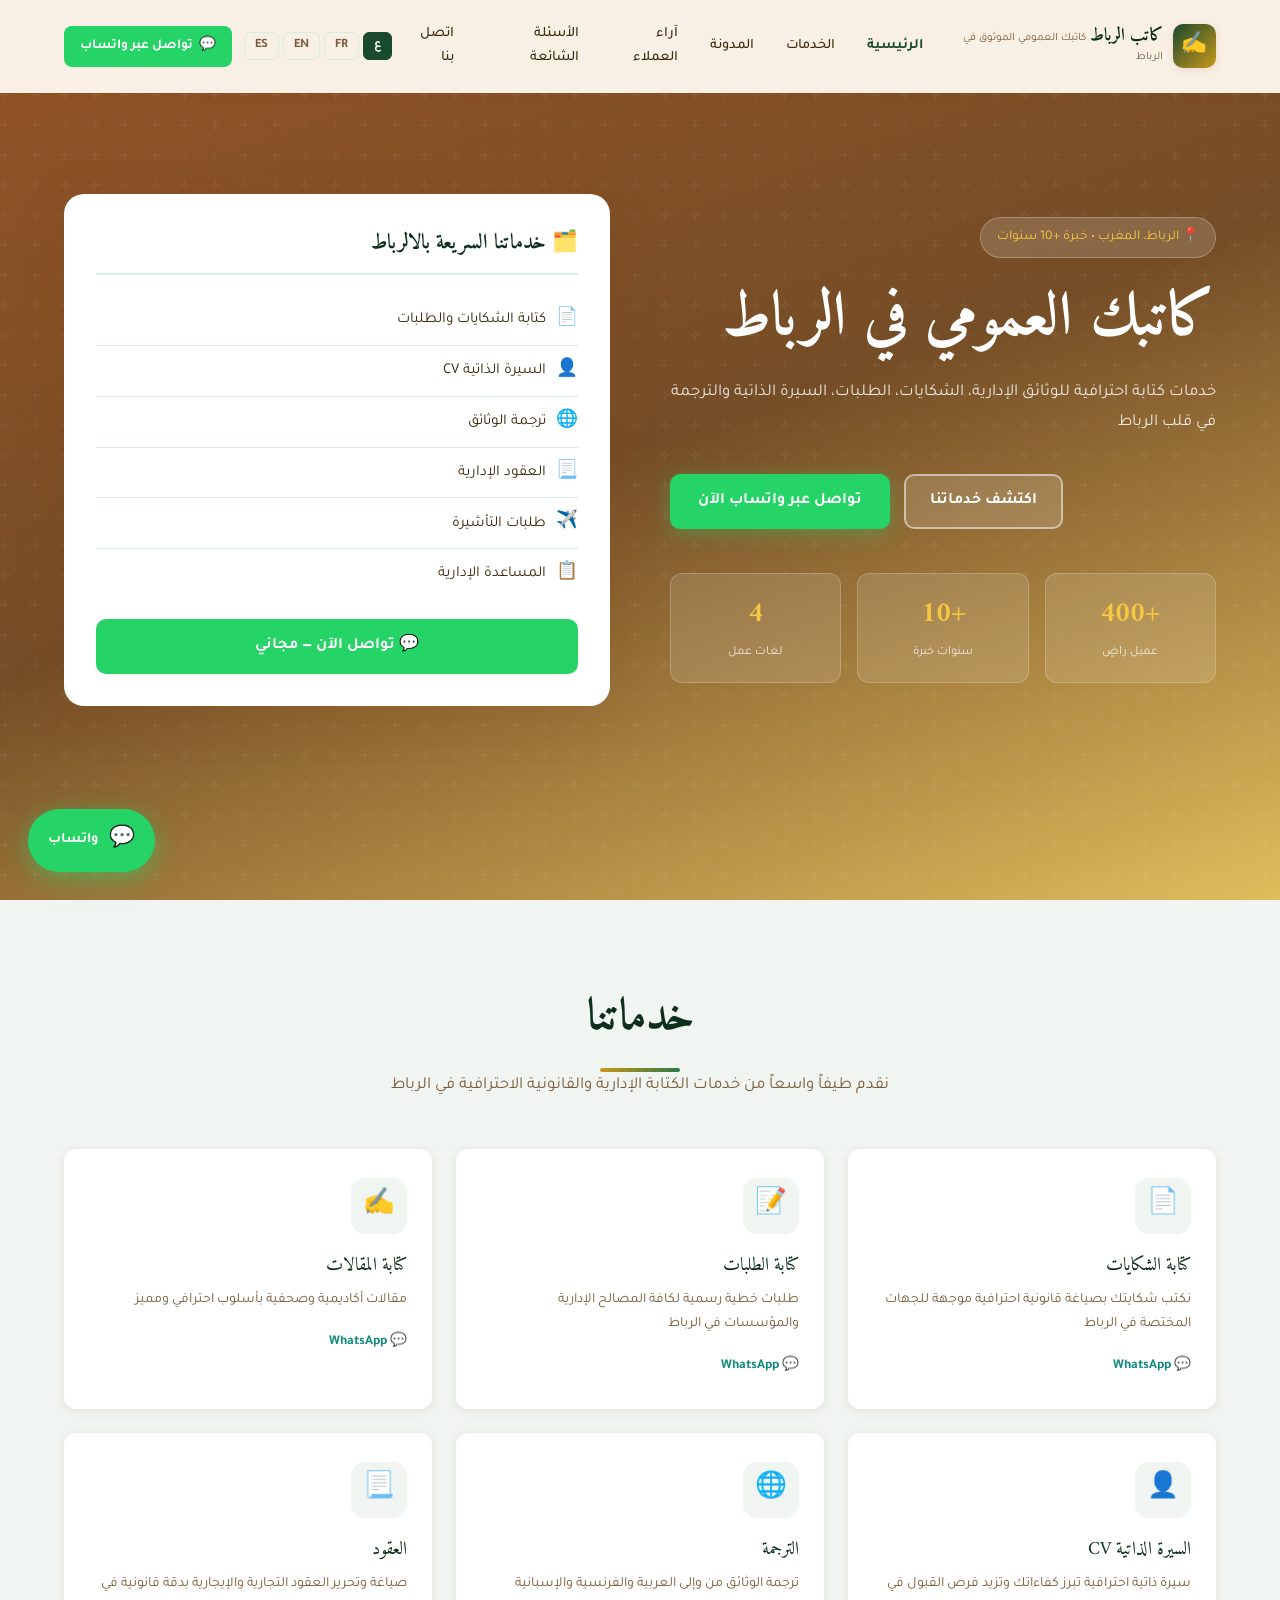
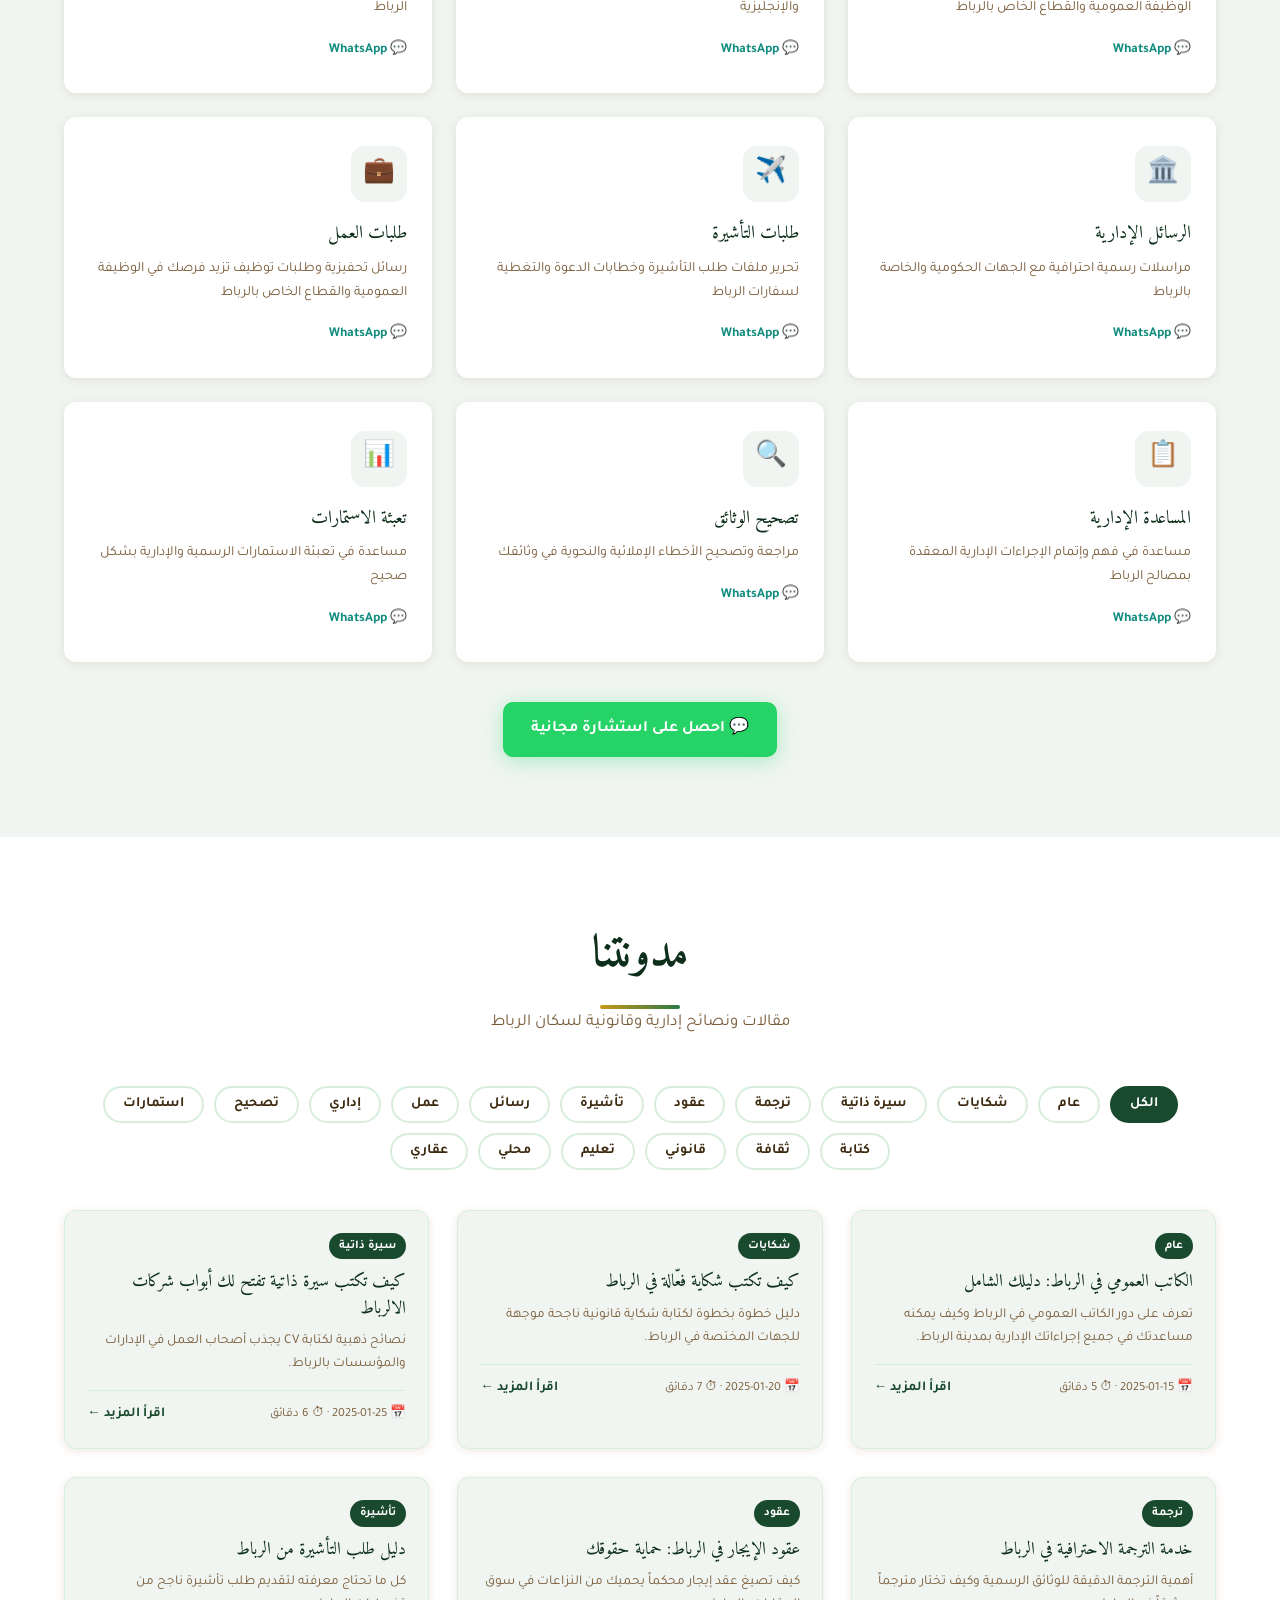
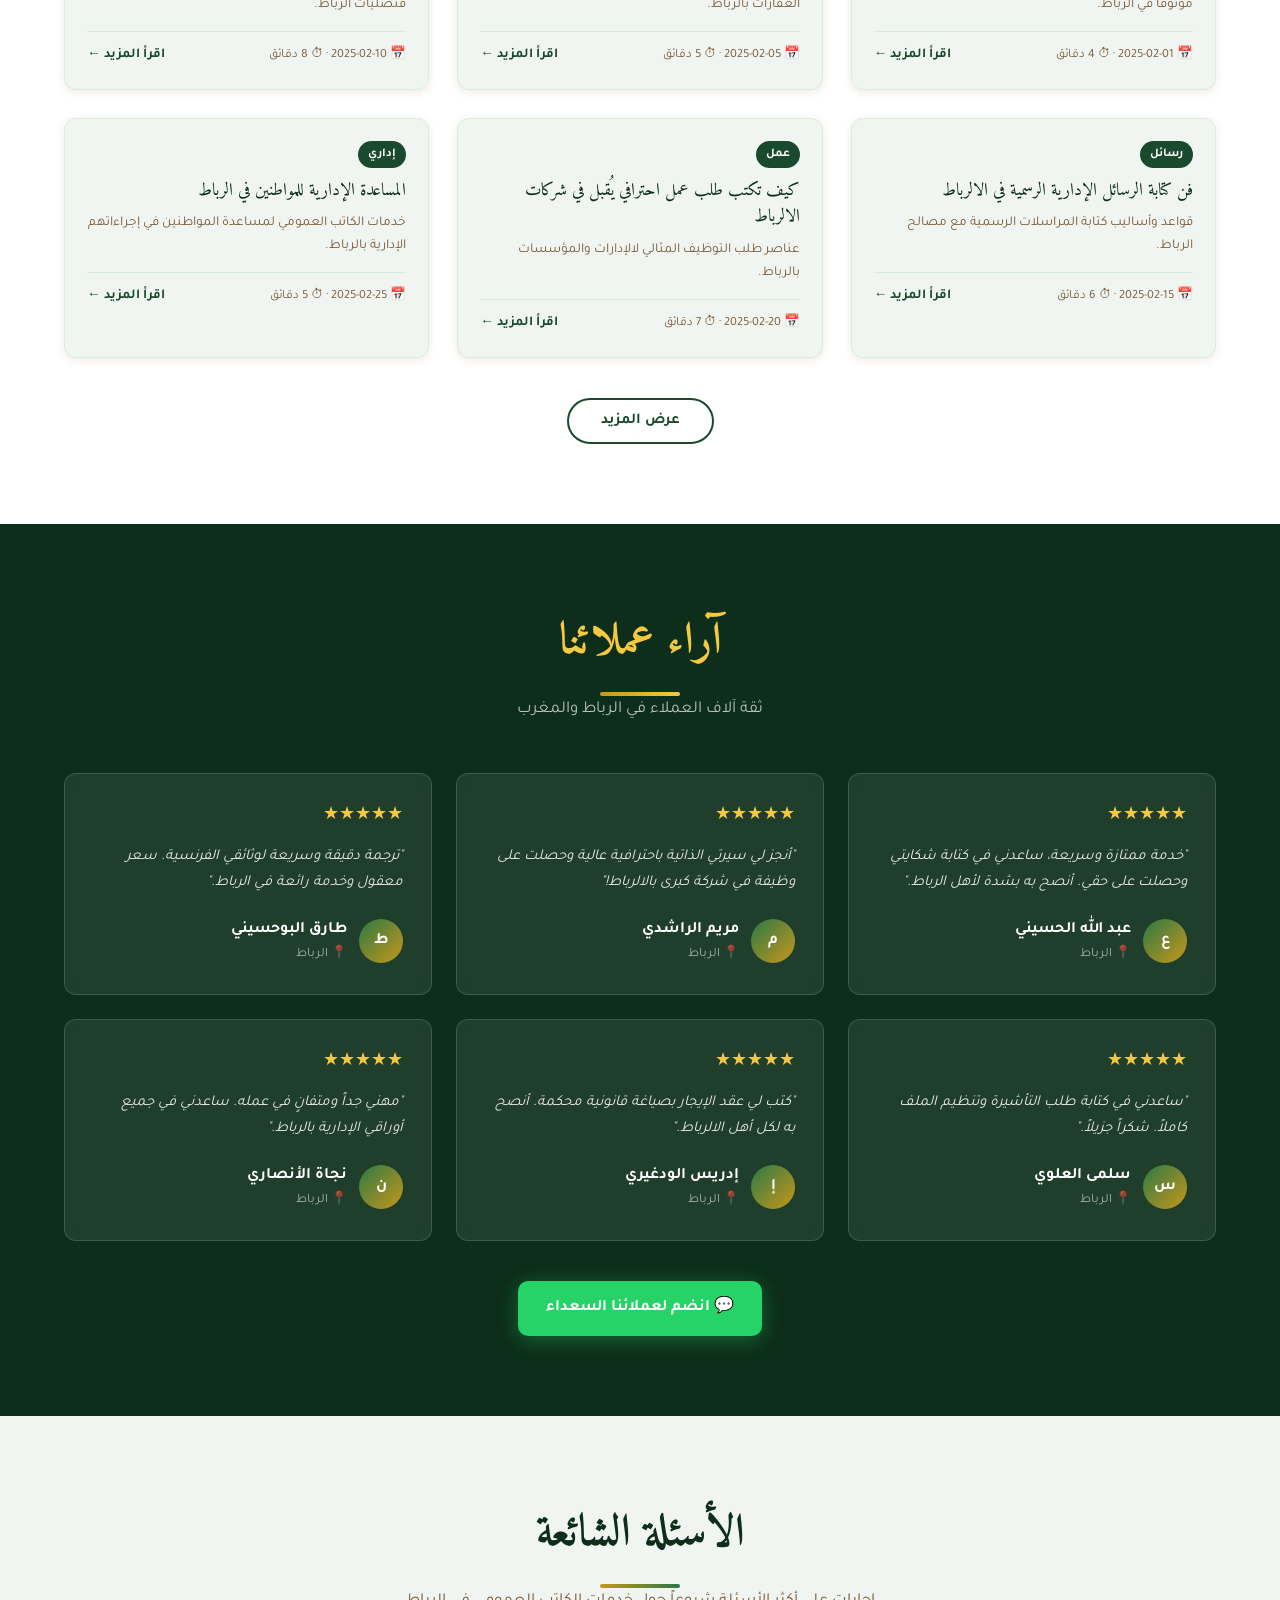
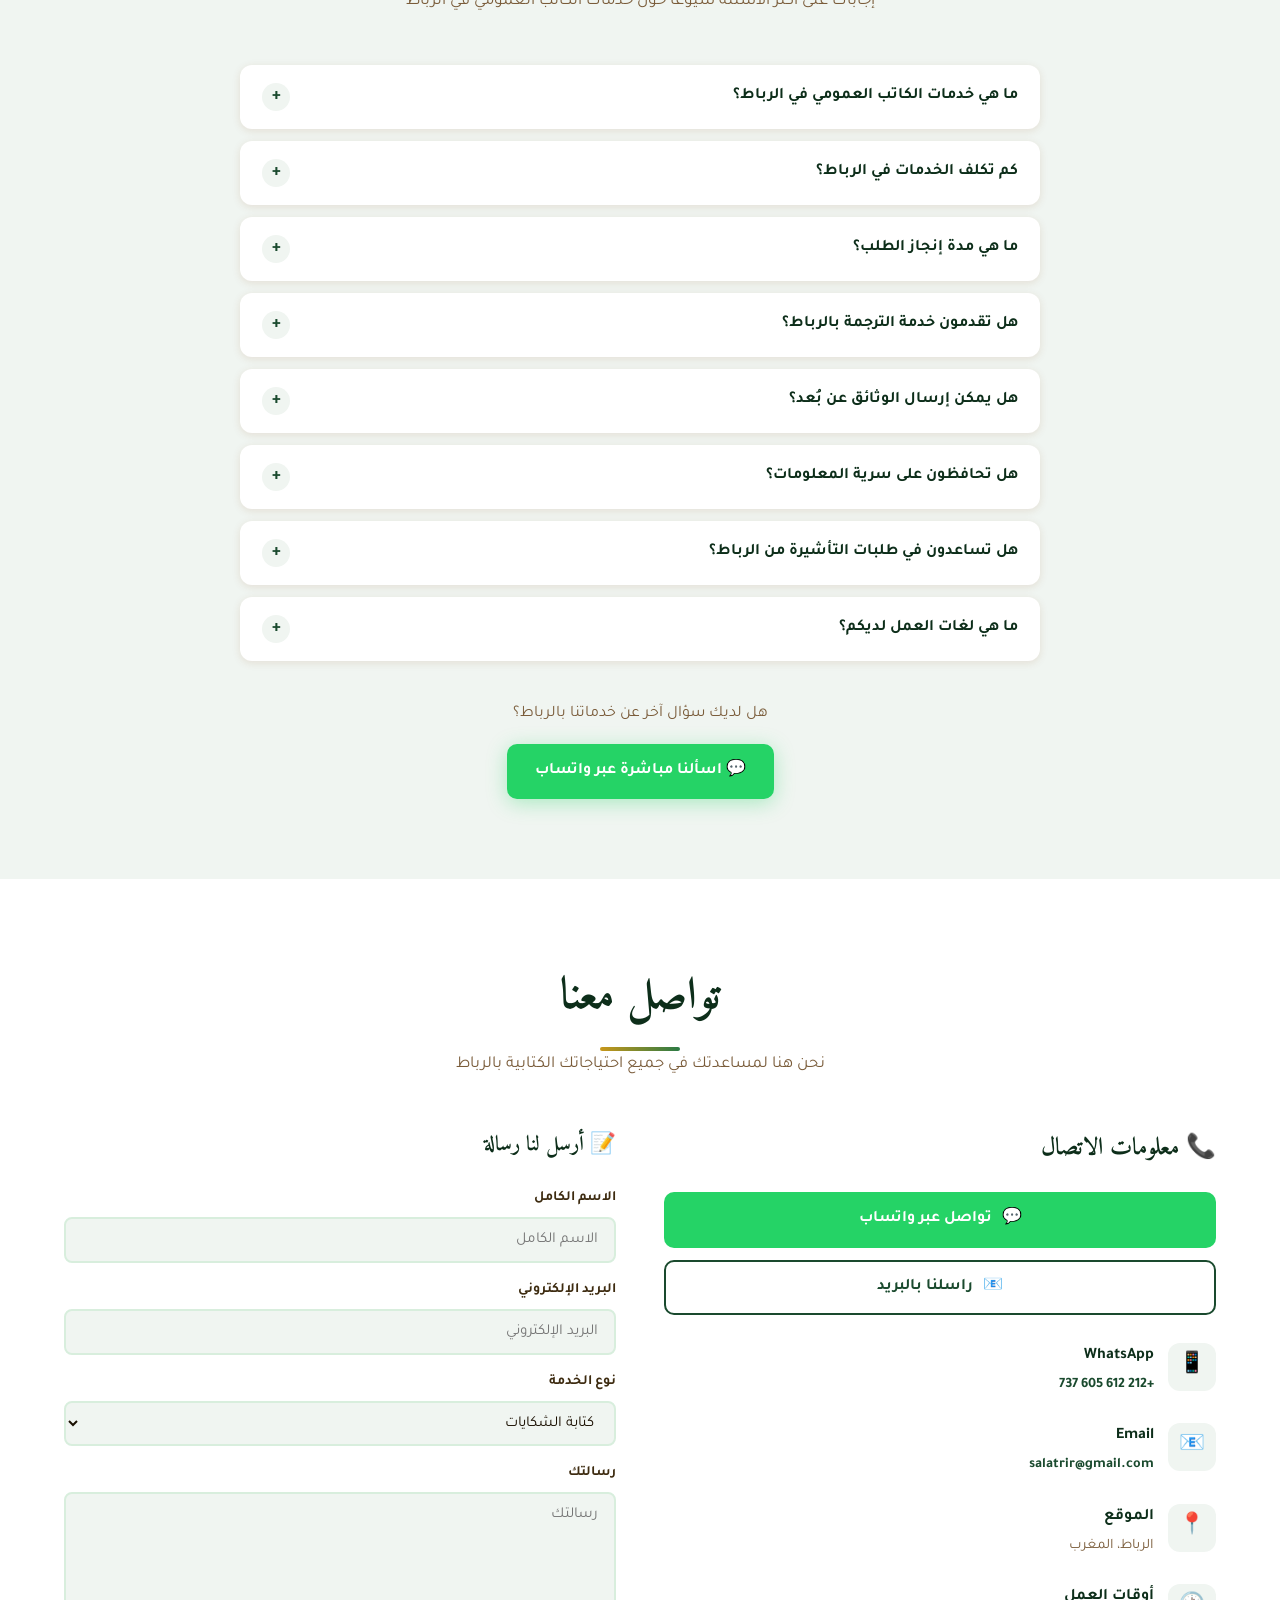
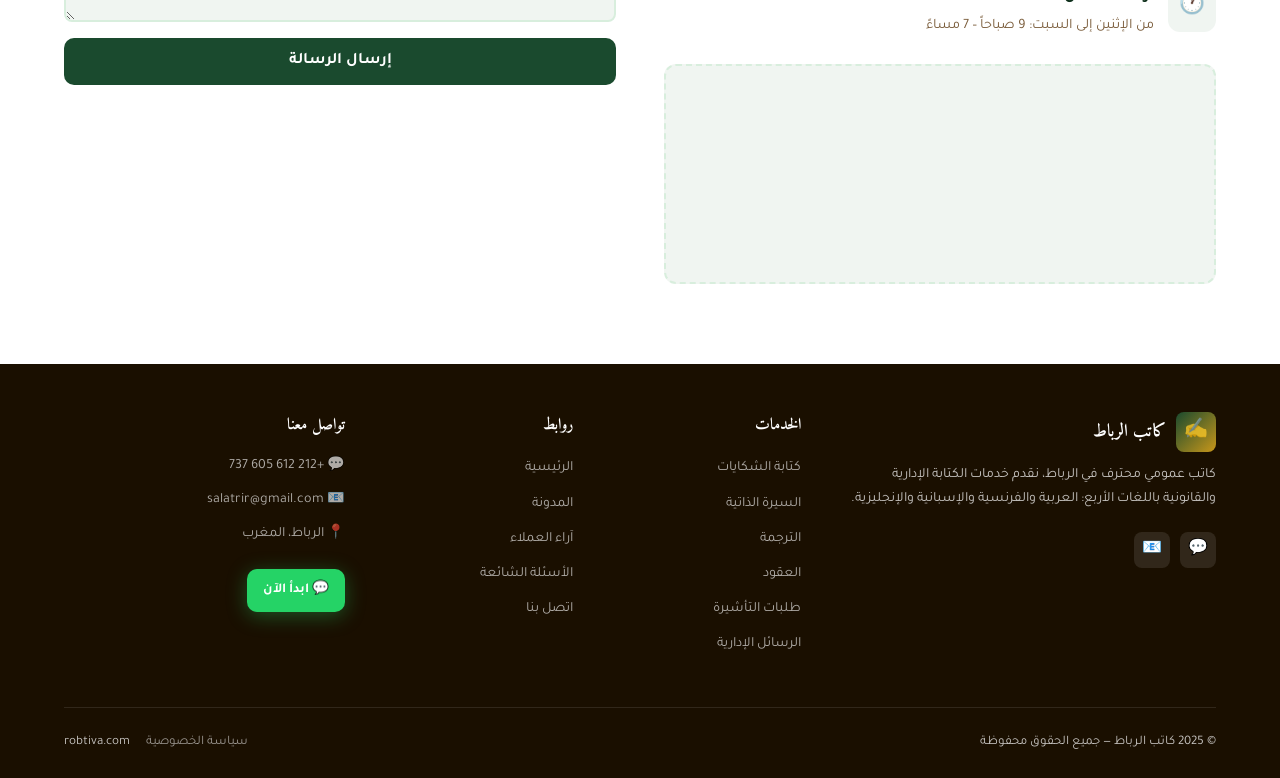
==== commit dfe50dca: "Add files via upload" ====
--- a/index.html
+++ b/index.html
@@ -11,14 +11,14 @@
   <meta name="author" content="KatibRabat">
   <meta name="robots" content="index, follow">
   <meta name="googlebot" content="index, follow">
-  <link rel="canonical" href="https://katibrabat.com/">
+  <link rel="canonical" href="https://robtiva.com/">
 
   <!-- ══ OPEN GRAPH ══ -->
   <meta property="og:type" content="website">
-  <meta property="og:url" content="https://katibrabat.com/">
-  <meta property="og:title" content="كاتب عمومي الرباط | katibrabat.com">
+  <meta property="og:url" content="https://robtiva.com/">
+  <meta property="og:title" content="كاتب عمومي الرباط | robtiva.com">
   <meta property="og:description" content="كاتب عمومي محترف في الرباط — شكايات، طلبات، سيرة ذاتية، ترجمة، عقود وخدمات إدارية احترافية">
-  <meta property="og:image" content="https://katibrabat.com/og-image.jpg">
+  <meta property="og:image" content="https://robtiva.com/og-image.jpg">
   <meta property="og:image:width" content="1200">
   <meta property="og:image:height" content="630">
   <meta property="og:locale" content="ar_MA">
@@ -31,7 +31,7 @@
   <meta name="twitter:card" content="summary_large_image">
   <meta name="twitter:title" content="كاتب عمومي الرباط | KatibRabat">
   <meta name="twitter:description" content="خدمات كتابة إدارية احترافية في الرباط — تواصل عبر واتساب">
-  <meta name="twitter:image" content="https://katibrabat.com/og-image.jpg">
+  <meta name="twitter:image" content="https://robtiva.com/og-image.jpg">
 
   <!-- ══ PWA ══ -->
   <link rel="manifest" href="manifest.json">
@@ -53,8 +53,8 @@
     "@context": "https://schema.org",
     "@type": "LocalBusiness",
     "name": "KatibRabat — كاتب عمومي الرباط",
-    "image": "https://katibrabat.com/og-image.jpg",
-    "url": "https://katibrabat.com",
+    "image": "https://robtiva.com/og-image.jpg",
+    "url": "https://robtiva.com",
     "telephone": "+212612605737",
     "email": "salatrir@gmail.com",
     "address": {
@@ -401,7 +401,7 @@
       <span id="footer-rights">© 2025 كاتب الرباط — جميع الحقوق محفوظة</span>
       <div style="display:flex;gap:16px">
         <a href="#" id="footer-privacy">سياسة الخصوصية</a>
-        <span>katibrabat.com</span>
+        <span>robtiva.com</span>
       </div>
     </div>
   </div>
